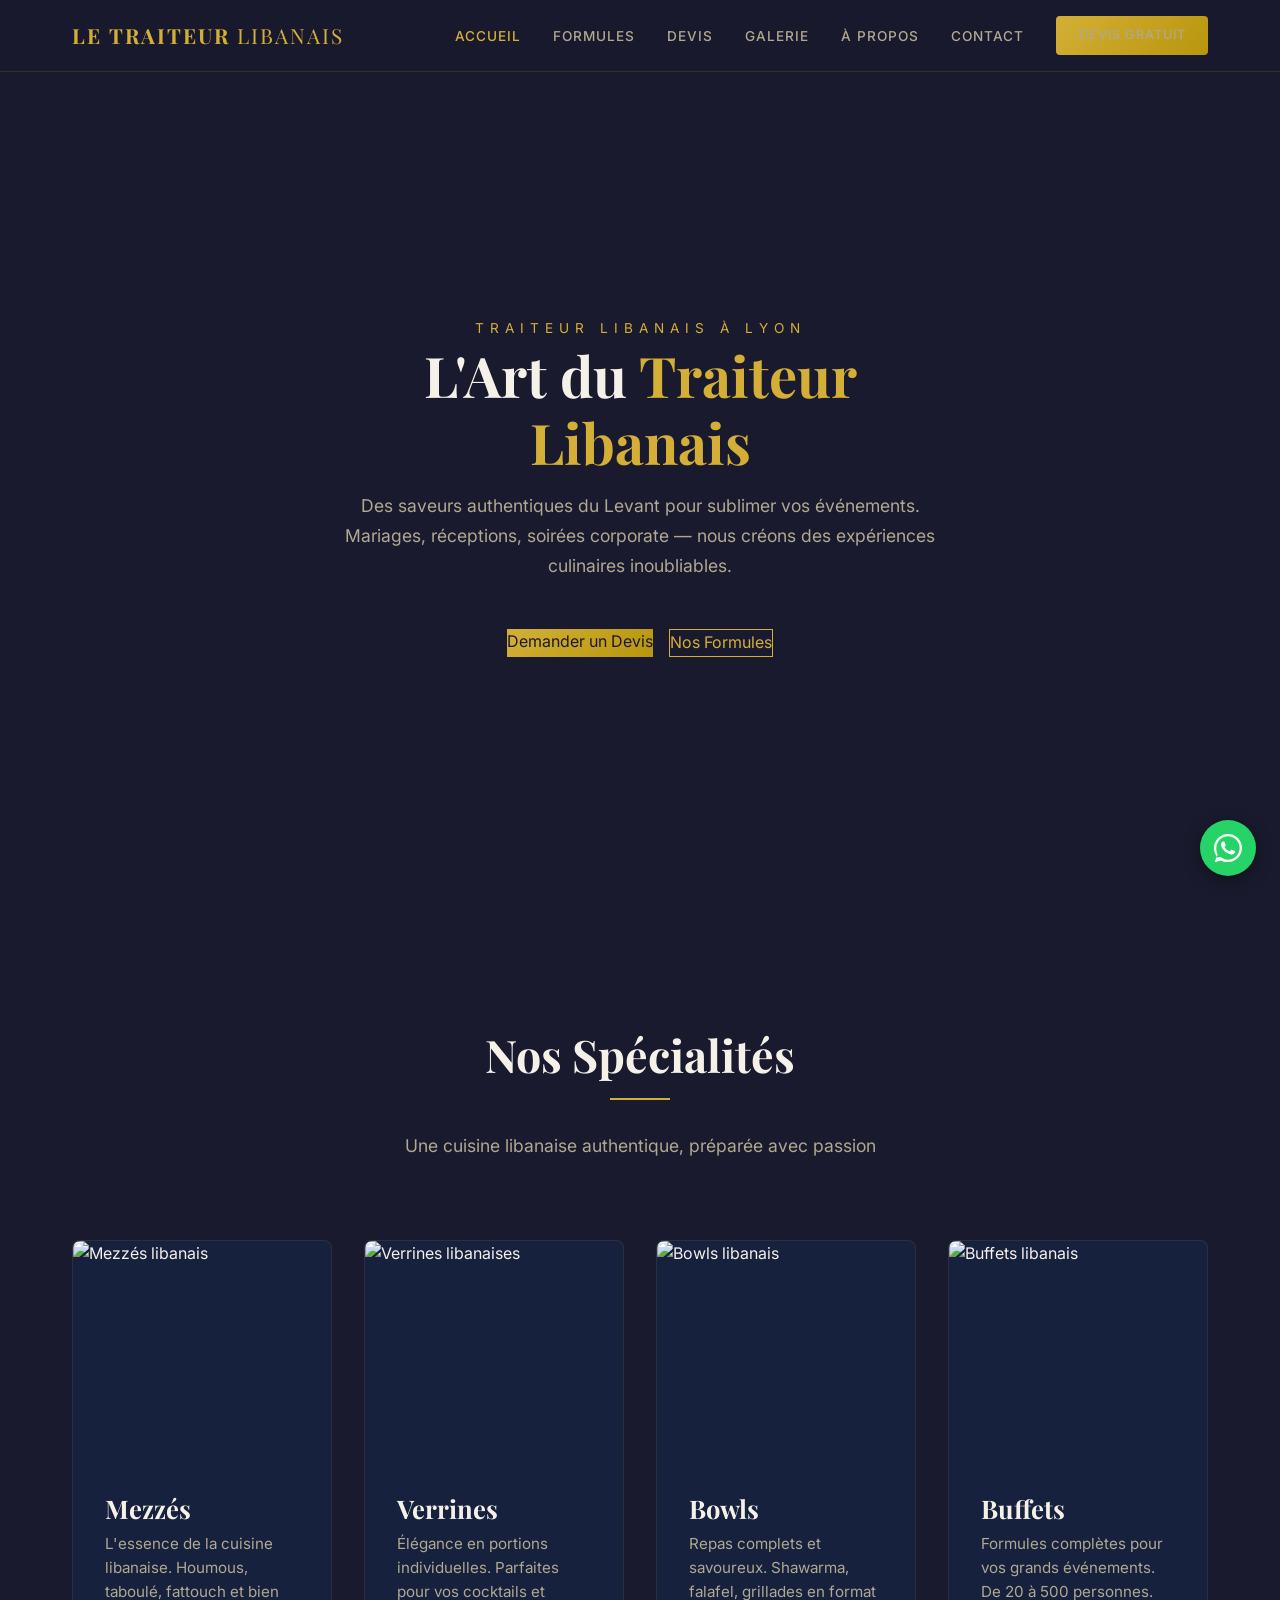
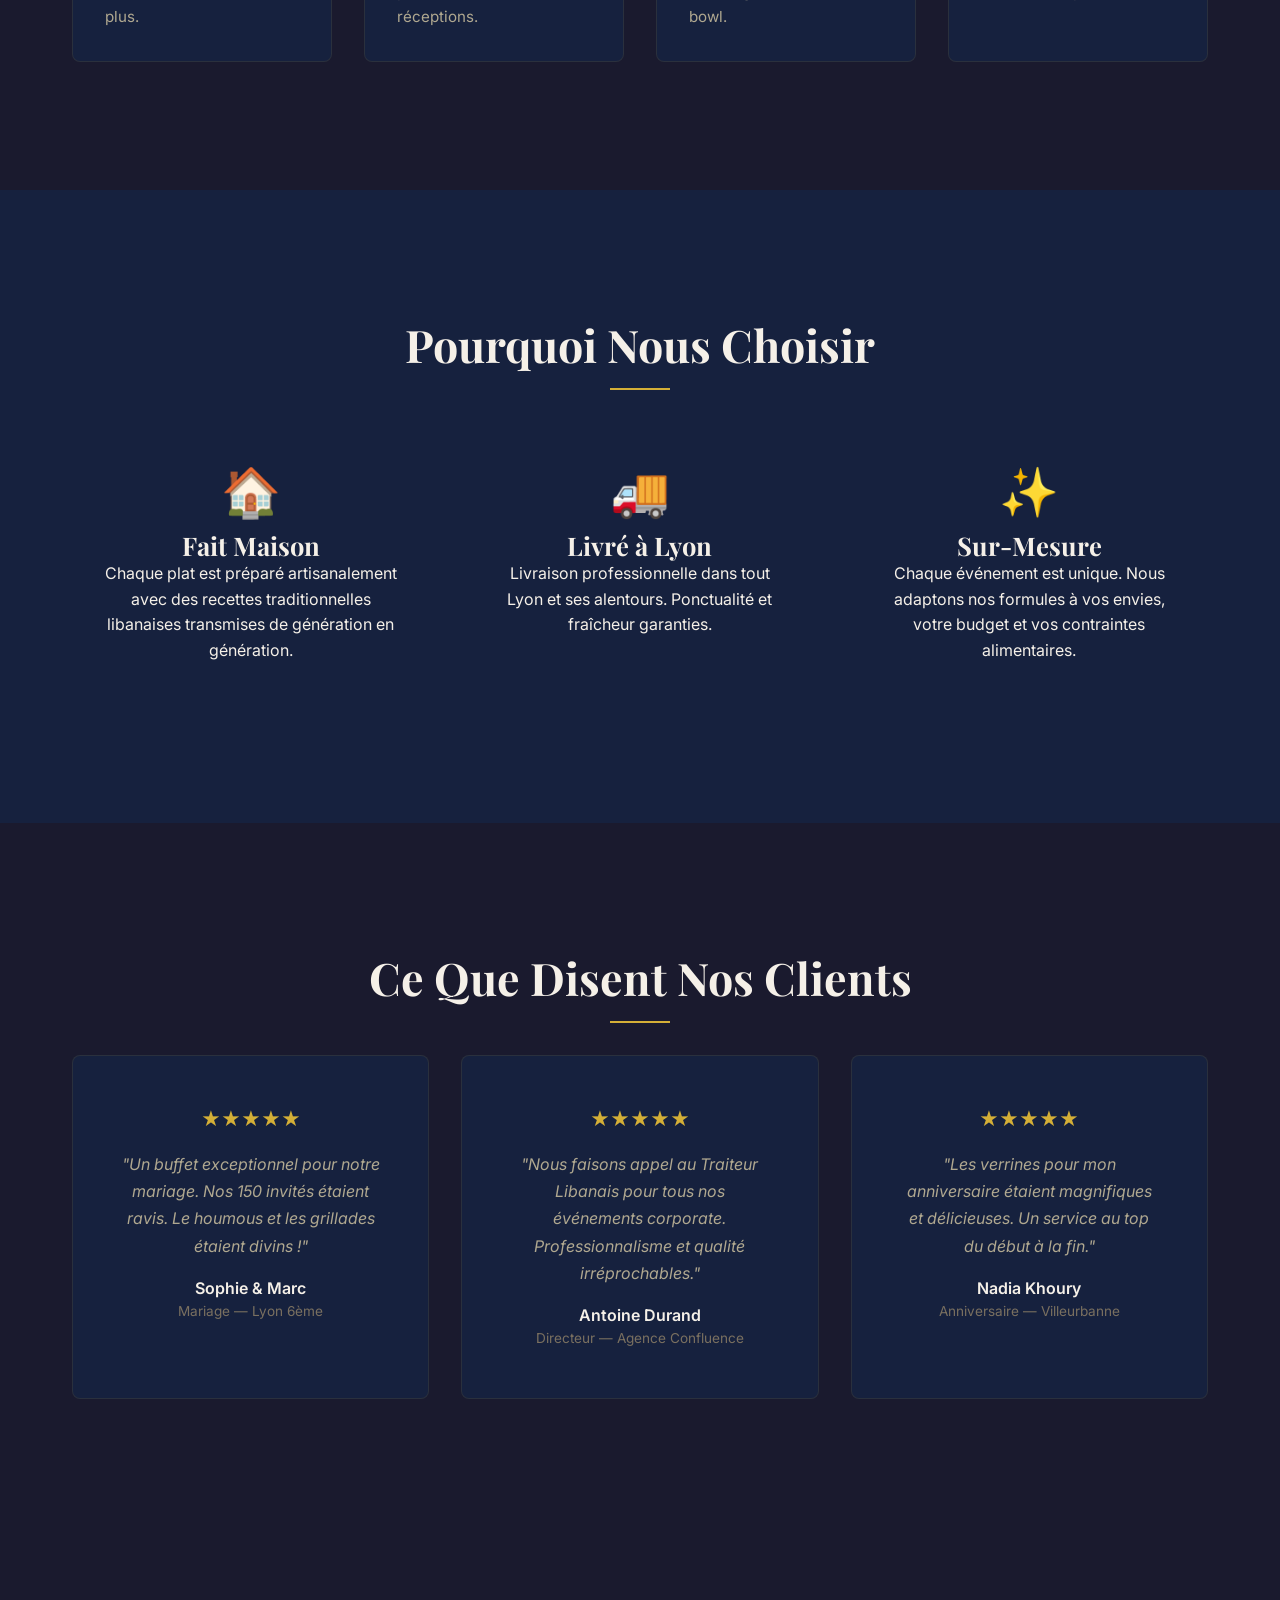
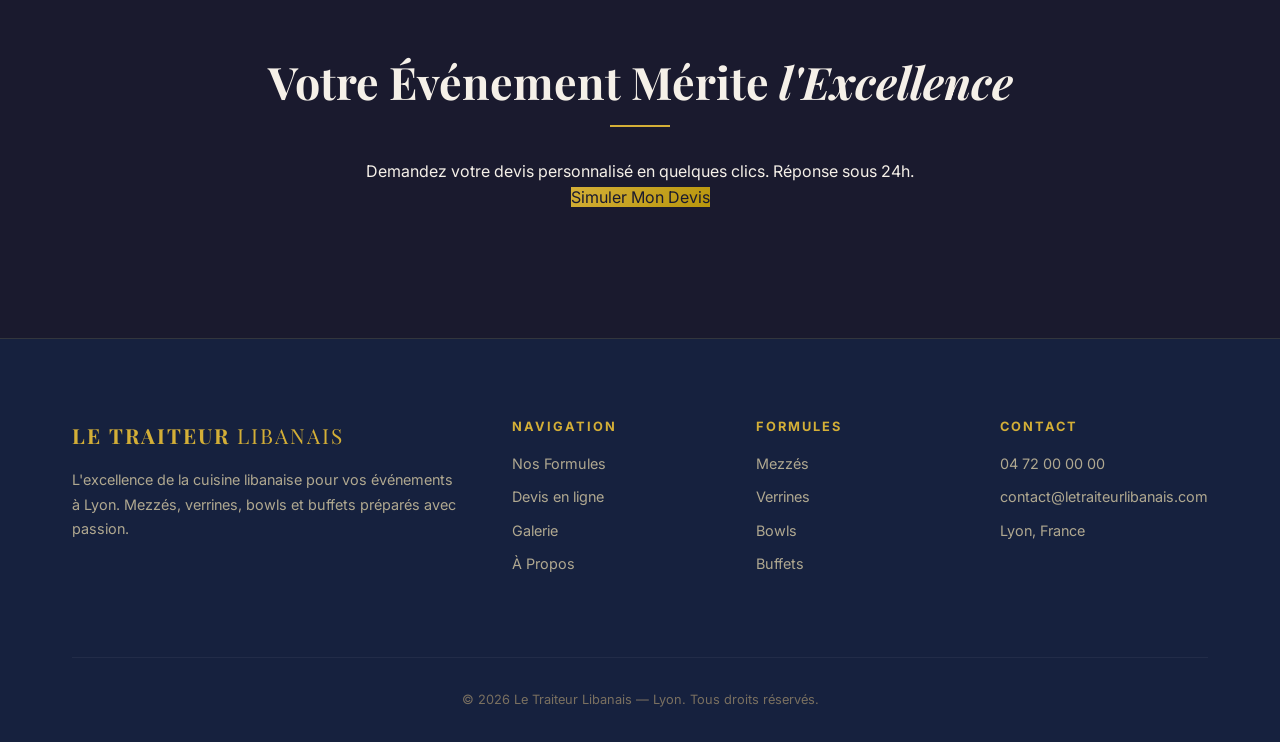
==== index.html @ 8afb59af "Initial commit — Le Traiteur Libanais website Static website for Lebanese catering service in Lyon. " ====
<!DOCTYPE html>
<html lang="fr">
<head>
  <meta charset="UTF-8" />
  <meta name="viewport" content="width=device-width, initial-scale=1.0" />
  <title>Le Traiteur Libanais — Traiteur Libanais à Lyon</title>
  <meta name="description" content="Le Traiteur Libanais, votre traiteur libanais d'exception à Lyon. Mezzés, verrines, bowls et buffets pour tous vos événements." />

  <!-- Open Graph -->
  <meta property="og:title" content="Le Traiteur Libanais — Traiteur Libanais à Lyon" />
  <meta property="og:description" content="Le Traiteur Libanais, votre traiteur libanais d'exception à Lyon. Mezzés, verrines, bowls et buffets pour tous vos événements." />
  <meta property="og:type" content="website" />
  <meta property="og:url" content="https://letraiteurlibanais.com" />

  <!-- Favicon placeholder -->
  <link rel="icon" href="favicon.ico" type="image/x-icon" />

  <!-- Stylesheets -->
  <link rel="stylesheet" href="css/style.css" />
  <link rel="stylesheet" href="css/components.css" />
  <link rel="stylesheet" href="css/pages.css" />
</head>
<body>

  <!-- Navbar injected via JS -->
  <div id="navbar"></div>

  <!-- ===== HERO ===== -->
  <section class="hero">
    <div class="hero-bg" style="background-image: url('https://images.unsplash.com/photo-1555244162-803834f70033?w=1920&q=80');"></div>
    <div class="hero-overlay"></div>
    <div class="hero-content">
      <span class="hero-label">TRAITEUR LIBANAIS À LYON</span>
      <h1>L'Art du <em>Traiteur Libanais</em></h1>
      <p class="hero-desc">Des saveurs authentiques du Levant pour sublimer vos événements. Mariages, réceptions, soirées corporate — nous créons des expériences culinaires inoubliables.</p>
      <div class="hero-actions">
        <a href="devis.html" class="btn-gold">Demander un Devis</a>
        <a href="formules.html" class="btn-outline">Nos Formules</a>
      </div>
    </div>
  </section>

  <!-- ===== NOS SPÉCIALITÉS ===== -->
  <section class="section">
    <div class="container">
      <div class="section-title">
        <h2>Nos Spécialités</h2>
        <div class="gold-line"></div>
        <p class="section-subtitle">Une cuisine libanaise authentique, préparée avec passion</p>
      </div>
      <div class="grid-4">

        <div class="card animate-on-scroll">
          <div class="card-img">
            <img src="https://images.unsplash.com/photo-1540189549336-e6e99c3679fe?w=600" alt="Mezzés libanais" loading="lazy" />
          </div>
          <div class="card-body">
            <h3>Mezzés</h3>
            <p>L'essence de la cuisine libanaise. Houmous, taboulé, fattouch et bien plus.</p>
          </div>
        </div>

        <div class="card animate-on-scroll">
          <div class="card-img">
            <img src="https://images.unsplash.com/photo-1541014741259-de529411b96a?w=600" alt="Verrines libanaises" loading="lazy" />
          </div>
          <div class="card-body">
            <h3>Verrines</h3>
            <p>Élégance en portions individuelles. Parfaites pour vos cocktails et réceptions.</p>
          </div>
        </div>

        <div class="card animate-on-scroll">
          <div class="card-img">
            <img src="https://images.unsplash.com/photo-1512058564366-18510be2db19?w=600" alt="Bowls libanais" loading="lazy" />
          </div>
          <div class="card-body">
            <h3>Bowls</h3>
            <p>Repas complets et savoureux. Shawarma, falafel, grillades en format bowl.</p>
          </div>
        </div>

        <div class="card animate-on-scroll">
          <div class="card-img">
            <img src="https://images.unsplash.com/photo-1414235077428-338989a2e8c0?w=600" alt="Buffets libanais" loading="lazy" />
          </div>
          <div class="card-body">
            <h3>Buffets</h3>
            <p>Formules complètes pour vos grands événements. De 20 à 500 personnes.</p>
          </div>
        </div>

      </div>
    </div>
  </section>

  <!-- ===== POURQUOI NOUS ===== -->
  <section class="section" style="background: var(--bg-secondary);">
    <div class="container">
      <div class="section-title">
        <h2>Pourquoi Nous Choisir</h2>
        <div class="gold-line"></div>
      </div>
      <div class="grid-3">

        <div style="text-align: center; padding: 2rem;">
          <div style="font-size: 3rem;">🏠</div>
          <h3>Fait Maison</h3>
          <p>Chaque plat est préparé artisanalement avec des recettes traditionnelles libanaises transmises de génération en génération.</p>
        </div>

        <div style="text-align: center; padding: 2rem;">
          <div style="font-size: 3rem;">🚚</div>
          <h3>Livré à Lyon</h3>
          <p>Livraison professionnelle dans tout Lyon et ses alentours. Ponctualité et fraîcheur garanties.</p>
        </div>

        <div style="text-align: center; padding: 2rem;">
          <div style="font-size: 3rem;">✨</div>
          <h3>Sur-Mesure</h3>
          <p>Chaque événement est unique. Nous adaptons nos formules à vos envies, votre budget et vos contraintes alimentaires.</p>
        </div>

      </div>
    </div>
  </section>

  <!-- ===== TÉMOIGNAGES ===== -->
  <section class="section">
    <div class="container">
      <div class="section-title">
        <h2>Ce Que Disent Nos Clients</h2>
        <div class="gold-line"></div>
      </div>
      <div class="grid-3">

        <div class="testimonial animate-on-scroll">
          <div class="testimonial-stars">★★★★★</div>
          <p class="testimonial-text">"Un buffet exceptionnel pour notre mariage. Nos 150 invités étaient ravis. Le houmous et les grillades étaient divins !"</p>
          <div class="testimonial-author">Sophie &amp; Marc</div>
          <div class="testimonial-role">Mariage — Lyon 6ème</div>
        </div>

        <div class="testimonial animate-on-scroll">
          <div class="testimonial-stars">★★★★★</div>
          <p class="testimonial-text">"Nous faisons appel au Traiteur Libanais pour tous nos événements corporate. Professionnalisme et qualité irréprochables."</p>
          <div class="testimonial-author">Antoine Durand</div>
          <div class="testimonial-role">Directeur — Agence Confluence</div>
        </div>

        <div class="testimonial animate-on-scroll">
          <div class="testimonial-stars">★★★★★</div>
          <p class="testimonial-text">"Les verrines pour mon anniversaire étaient magnifiques et délicieuses. Un service au top du début à la fin."</p>
          <div class="testimonial-author">Nadia Khoury</div>
          <div class="testimonial-role">Anniversaire — Villeurbanne</div>
        </div>

      </div>
    </div>
  </section>

  <!-- ===== CTA ===== -->
  <section class="section" style="text-align: center;">
    <div class="container">
      <h2>Votre Événement Mérite <em>l'Excellence</em></h2>
      <div class="gold-line"></div>
      <p class="text-secondary">Demandez votre devis personnalisé en quelques clics. Réponse sous 24h.</p>
      <a href="devis.html" class="btn-gold">Simuler Mon Devis</a>
    </div>
  </section>

  <!-- Footer injected via JS -->
  <div id="footer"></div>

  <!-- Schema.org JSON-LD -->
  <script type="application/ld+json">
  {
    "@context": "https://schema.org",
    "@type": "FoodEstablishment",
    "name": "Le Traiteur Libanais",
    "description": "Traiteur libanais d'exception à Lyon",
    "url": "https://letraiteurlibanais.com",
    "telephone": "+33472000000",
    "email": "contact@letraiteurlibanais.com",
    "address": {
      "@type": "PostalAddress",
      "addressLocality": "Lyon",
      "addressCountry": "FR"
    },
    "servesCuisine": "Lebanese",
    "priceRange": "€€-€€€"
  }
  </script>

  <!-- Main JS -->
  <script src="js/main.js"></script>
  <script>
    document.getElementById('navbar').innerHTML = getNavbar('accueil');
    document.getElementById('footer').innerHTML = getFooter();
  </script>

</body>
</html>
---- css/style.css ----
@import url('https://fonts.googleapis.com/css2?family=Playfair+Display:wght@400;600;700&family=Inter:wght@300;400;500;600;700&display=swap');

:root {
  --bg-primary: #1a1a2e;
  --bg-secondary: #16213e;
  --bg-tertiary: #0f3460;
  --gold: #d4af37;
  --gold-light: #f0d060;
  --gold-dark: #b8960c;
  --cream: #f5f0e8;
  --cream-dark: #e8dfd0;
  --white: #ffffff;
  --text-primary: #f5f0e8;
  --text-secondary: #b0a890;
  --text-muted: #7a7060;
  --font-heading: 'Playfair Display', Georgia, serif;
  --font-body: 'Inter', -apple-system, sans-serif;
  --space-xs: 0.25rem;
  --space-sm: 0.5rem;
  --space-md: 1rem;
  --space-lg: 2rem;
  --space-xl: 3rem;
  --space-2xl: 5rem;
  --space-3xl: 8rem;
  --max-width: 1200px;
  --nav-height: 72px;
  --transition-fast: 0.2s ease;
  --transition-base: 0.3s ease;
  --transition-slow: 0.5s ease;
  --shadow-sm: 0 2px 8px rgba(0,0,0,0.3);
  --shadow-md: 0 4px 16px rgba(0,0,0,0.4);
  --shadow-lg: 0 8px 32px rgba(0,0,0,0.5);
  --shadow-gold: 0 4px 20px rgba(212,175,55,0.2);
}

*, *::before, *::after { margin: 0; padding: 0; box-sizing: border-box; }
html { scroll-behavior: smooth; font-size: 16px; }
body { font-family: var(--font-body); background: var(--bg-primary); color: var(--text-primary); line-height: 1.6; -webkit-font-smoothing: antialiased; }

h1, h2, h3, h4 { font-family: var(--font-heading); line-height: 1.2; color: var(--cream); }
h1 { font-size: clamp(2.2rem, 5vw, 3.5rem); }
h2 { font-size: clamp(1.8rem, 4vw, 2.8rem); }
h3 { font-size: clamp(1.2rem, 2.5vw, 1.6rem); }

a { color: var(--gold); text-decoration: none; transition: color var(--transition-fast); }
a:hover { color: var(--gold-light); }
img { max-width: 100%; height: auto; display: block; }

.container { max-width: var(--max-width); margin: 0 auto; padding: 0 var(--space-lg); }
.section { padding: var(--space-3xl) 0; }
.section-title { text-align: center; margin-bottom: var(--space-sm); }
.section-subtitle { text-align: center; color: var(--text-secondary); font-size: 1.1rem; margin-bottom: var(--space-2xl); }
.gold-line { width: 60px; height: 2px; background: var(--gold); margin: var(--space-md) auto var(--space-lg); }

.btn { display: inline-flex; align-items: center; gap: var(--space-sm); padding: 0.9rem 2rem; border: none; border-radius: 4px; font-family: var(--font-body); font-size: 0.95rem; font-weight: 600; letter-spacing: 0.5px; cursor: pointer; transition: all var(--transition-base); text-transform: uppercase; }
.btn-gold { background: linear-gradient(135deg, var(--gold), var(--gold-dark)); color: var(--bg-primary); }
.btn-gold:hover { background: linear-gradient(135deg, var(--gold-light), var(--gold)); box-shadow: var(--shadow-gold); transform: translateY(-2px); }
.btn-outline { background: transparent; border: 1.5px solid var(--gold); color: var(--gold); }
.btn-outline:hover { background: var(--gold); color: var(--bg-primary); }

.grid-2 { display: grid; grid-template-columns: repeat(2, 1fr); gap: var(--space-lg); }
.grid-3 { display: grid; grid-template-columns: repeat(3, 1fr); gap: var(--space-lg); }
.grid-4 { display: grid; grid-template-columns: repeat(4, 1fr); gap: var(--space-lg); }

.animate-on-scroll { opacity: 0; transform: translateY(20px); transition: opacity 0.6s ease, transform 0.6s ease; }
.animate-on-scroll.visible { opacity: 1; transform: translateY(0); }

@media (max-width: 1024px) {
  .grid-4 { grid-template-columns: repeat(2, 1fr); }
  .grid-3 { grid-template-columns: repeat(2, 1fr); }
}
@media (max-width: 768px) {
  .grid-4, .grid-3, .grid-2 { grid-template-columns: 1fr; }
  .section { padding: var(--space-2xl) 0; }
}
---- css/components.css ----
/* css/components.css */

/* ============ NAVBAR ============ */
.navbar { position: fixed; top: 0; left: 0; right: 0; height: var(--nav-height); background: rgba(26, 26, 46, 0.95); backdrop-filter: blur(10px); z-index: 1000; border-bottom: 1px solid rgba(212,175,55,0.15); }
.navbar .container { display: flex; align-items: center; justify-content: space-between; height: 100%; }
.nav-logo { font-family: var(--font-heading); font-size: 1.3rem; color: var(--gold); letter-spacing: 2px; }
.nav-logo span { font-weight: 700; }
.nav-links { display: flex; align-items: center; gap: var(--space-lg); list-style: none; }
.nav-links a { color: var(--text-secondary); font-size: 0.85rem; font-weight: 500; letter-spacing: 1px; text-transform: uppercase; transition: color var(--transition-fast); }
.nav-links a:hover, .nav-links a.active { color: var(--gold); }
.nav-cta { padding: 0.6rem 1.4rem !important; font-size: 0.8rem !important; }
.nav-hamburger { display: none; flex-direction: column; gap: 5px; cursor: pointer; padding: 4px; }
.nav-hamburger span { width: 24px; height: 2px; background: var(--gold); transition: all var(--transition-base); }
.nav-mobile { display: none; position: fixed; top: var(--nav-height); left: 0; right: 0; bottom: 0; background: var(--bg-primary); padding: var(--space-xl); z-index: 999; }
.nav-mobile.open { display: flex; flex-direction: column; gap: var(--space-lg); }
.nav-mobile a { font-family: var(--font-heading); font-size: 1.5rem; color: var(--cream); }
@media (max-width: 768px) { .nav-links { display: none; } .nav-hamburger { display: flex; } }

/* ============ HERO ============ */
.hero { min-height: 100vh; display: flex; align-items: center; justify-content: center; text-align: center; position: relative; overflow: hidden; padding-top: var(--nav-height); }
.hero-bg { position: absolute; inset: 0; background-size: cover; background-position: center; filter: brightness(0.3); }
.hero-overlay { position: absolute; inset: 0; background: linear-gradient(to bottom, rgba(26,26,46,0.4), rgba(26,26,46,0.9)); }
.hero-content { position: relative; z-index: 1; max-width: 700px; padding: var(--space-lg); }
.hero-label { font-size: 0.85rem; color: var(--gold); letter-spacing: 6px; text-transform: uppercase; margin-bottom: var(--space-md); }
.hero h1 { margin-bottom: var(--space-md); }
.hero h1 em { color: var(--gold); font-style: normal; }
.hero-desc { color: var(--text-secondary); font-size: 1.1rem; margin-bottom: var(--space-xl); line-height: 1.7; }
.hero-actions { display: flex; gap: var(--space-md); justify-content: center; flex-wrap: wrap; }

/* ============ CARDS ============ */
.card { background: var(--bg-secondary); border-radius: 8px; overflow: hidden; border: 1px solid rgba(212,175,55,0.1); transition: all var(--transition-base); }
.card:hover { transform: translateY(-4px); border-color: rgba(212,175,55,0.3); box-shadow: var(--shadow-gold); }
.card-img { width: 100%; height: 220px; object-fit: cover; }
.card-body { padding: var(--space-lg); }
.card-body h3 { margin-bottom: var(--space-sm); }
.card-body p { color: var(--text-secondary); font-size: 0.95rem; }
.card-price { display: flex; align-items: baseline; gap: var(--space-xs); margin-top: var(--space-md); font-family: var(--font-heading); }
.card-price .amount { font-size: 1.4rem; color: var(--gold); font-weight: 700; }
.card-price .unit { color: var(--text-muted); font-size: 0.85rem; }

/* ============ BADGES ============ */
.badge { display: inline-block; padding: 0.2rem 0.7rem; border-radius: 20px; font-size: 0.7rem; font-weight: 600; letter-spacing: 0.5px; text-transform: uppercase; }
.badge-vegan { background: rgba(76, 175, 80, 0.15); color: #66bb6a; border: 1px solid rgba(76, 175, 80, 0.3); }
.badge-veggie { background: rgba(139, 195, 74, 0.15); color: #9ccc65; border: 1px solid rgba(139, 195, 74, 0.3); }
.badge-glutenfree { background: rgba(255, 183, 77, 0.15); color: #ffb74d; border: 1px solid rgba(255, 183, 77, 0.3); }
.badge-new { background: rgba(212, 175, 55, 0.15); color: var(--gold); border: 1px solid rgba(212, 175, 55, 0.3); }

/* ============ TESTIMONIALS ============ */
.testimonial { background: var(--bg-secondary); border-radius: 8px; padding: var(--space-xl); border: 1px solid rgba(212,175,55,0.1); text-align: center; }
.testimonial-stars { color: var(--gold); font-size: 1.2rem; margin-bottom: var(--space-md); }
.testimonial-text { color: var(--text-secondary); font-style: italic; font-size: 1rem; line-height: 1.7; margin-bottom: var(--space-md); }
.testimonial-author { color: var(--cream); font-weight: 600; }
.testimonial-role { color: var(--text-muted); font-size: 0.85rem; }

/* ============ FOOTER ============ */
.footer { background: var(--bg-secondary); border-top: 1px solid rgba(212,175,55,0.15); padding: var(--space-2xl) 0 var(--space-lg); }
.footer-grid { display: grid; grid-template-columns: 2fr 1fr 1fr 1fr; gap: var(--space-xl); margin-bottom: var(--space-2xl); }
.footer-brand p { color: var(--text-secondary); margin-top: var(--space-md); font-size: 0.9rem; line-height: 1.7; }
.footer h4 { font-family: var(--font-body); font-size: 0.8rem; letter-spacing: 2px; text-transform: uppercase; color: var(--gold); margin-bottom: var(--space-md); }
.footer ul { list-style: none; display: flex; flex-direction: column; gap: var(--space-sm); }
.footer ul a { color: var(--text-secondary); font-size: 0.9rem; }
.footer ul a:hover { color: var(--gold); }
.footer-bottom { border-top: 1px solid rgba(255,255,255,0.05); padding-top: var(--space-lg); text-align: center; color: var(--text-muted); font-size: 0.8rem; }
@media (max-width: 768px) { .footer-grid { grid-template-columns: 1fr; text-align: center; } }

/* ============ FLOATING BUTTONS ============ */
.floating-whatsapp { position: fixed; bottom: 24px; right: 24px; width: 56px; height: 56px; background: #25D366; border-radius: 50%; display: flex; align-items: center; justify-content: center; box-shadow: var(--shadow-md); z-index: 900; transition: transform var(--transition-fast); }
.floating-whatsapp:hover { transform: scale(1.1); }
.floating-whatsapp svg { width: 28px; height: 28px; fill: white; }
.floating-phone { display: none; position: fixed; bottom: 24px; left: 24px; width: 56px; height: 56px; background: var(--gold); border-radius: 50%; align-items: center; justify-content: center; box-shadow: var(--shadow-md); z-index: 900; }
.floating-phone svg { width: 24px; height: 24px; fill: var(--bg-primary); }
@media (max-width: 768px) { .floating-phone { display: flex; } }
---- css/pages.css ----
/* css/pages.css */

/* ============ FORMULES PAGE ============ */
.formules-nav { display: flex; justify-content: center; gap: var(--space-md); margin-bottom: var(--space-2xl); flex-wrap: wrap; }
.formules-nav button { padding: 0.6rem 1.5rem; background: transparent; border: 1px solid rgba(212,175,55,0.3); color: var(--text-secondary); border-radius: 30px; font-family: var(--font-body); font-size: 0.85rem; cursor: pointer; transition: all var(--transition-fast); }
.formules-nav button.active, .formules-nav button:hover { background: var(--gold); color: var(--bg-primary); border-color: var(--gold); }
.formule-section { margin-bottom: var(--space-2xl); }
.formule-section-title { font-family: var(--font-heading); font-size: 1.6rem; color: var(--gold); margin-bottom: var(--space-lg); padding-bottom: var(--space-sm); border-bottom: 1px solid rgba(212,175,55,0.2); }

/* ============ DEVIS WIZARD ============ */
.wizard { max-width: 800px; margin: 0 auto; padding-top: calc(var(--nav-height) + var(--space-2xl)); }
.wizard-progress { display: flex; justify-content: space-between; margin-bottom: var(--space-2xl); position: relative; }
.wizard-progress::before { content: ''; position: absolute; top: 16px; left: 0; right: 0; height: 2px; background: rgba(212,175,55,0.2); }
.wizard-progress-fill { position: absolute; top: 16px; left: 0; height: 2px; background: var(--gold); transition: width var(--transition-base); }
.wizard-step-indicator { position: relative; display: flex; flex-direction: column; align-items: center; gap: var(--space-sm); z-index: 1; }
.wizard-step-dot { width: 32px; height: 32px; border-radius: 50%; background: var(--bg-secondary); border: 2px solid rgba(212,175,55,0.3); display: flex; align-items: center; justify-content: center; font-size: 0.8rem; font-weight: 600; color: var(--text-muted); transition: all var(--transition-base); }
.wizard-step-indicator.active .wizard-step-dot { background: var(--gold); border-color: var(--gold); color: var(--bg-primary); }
.wizard-step-indicator.done .wizard-step-dot { background: var(--gold-dark); border-color: var(--gold); color: var(--bg-primary); }
.wizard-step-label { font-size: 0.7rem; color: var(--text-muted); text-transform: uppercase; letter-spacing: 1px; }
.wizard-step-indicator.active .wizard-step-label { color: var(--gold); }
.wizard-panel { display: none; animation: fadeIn 0.3s ease; }
.wizard-panel.active { display: block; }
@keyframes fadeIn { from { opacity: 0; transform: translateY(10px); } to { opacity: 1; transform: translateY(0); } }
.wizard-title { text-align: center; margin-bottom: var(--space-lg); }
.wizard-subtitle { text-align: center; color: var(--text-secondary); margin-bottom: var(--space-xl); }
.event-grid { display: grid; grid-template-columns: repeat(3, 1fr); gap: var(--space-md); }
.event-card { background: var(--bg-secondary); border: 2px solid rgba(212,175,55,0.1); border-radius: 8px; padding: var(--space-xl) var(--space-lg); text-align: center; cursor: pointer; transition: all var(--transition-base); }
.event-card:hover { border-color: rgba(212,175,55,0.4); }
.event-card.selected { border-color: var(--gold); background: rgba(212,175,55,0.05); }
.event-card-icon { font-size: 2rem; margin-bottom: var(--space-sm); }
.event-card-label { font-weight: 600; color: var(--cream); }
.menu-item { display: flex; align-items: center; gap: var(--space-lg); background: var(--bg-secondary); border: 1px solid rgba(212,175,55,0.1); border-radius: 8px; padding: var(--space-md); margin-bottom: var(--space-md); transition: all var(--transition-fast); }
.menu-item:hover { border-color: rgba(212,175,55,0.3); }
.menu-item.selected { border-color: var(--gold); background: rgba(212,175,55,0.05); }
.menu-item-img { width: 80px; height: 80px; border-radius: 6px; object-fit: cover; flex-shrink: 0; }
.menu-item-info { flex: 1; }
.menu-item-name { font-weight: 600; color: var(--cream); margin-bottom: 2px; }
.menu-item-desc { font-size: 0.85rem; color: var(--text-secondary); }
.menu-item-price { color: var(--gold); font-family: var(--font-heading); font-size: 1.1rem; font-weight: 700; flex-shrink: 0; }
.menu-item-qty { display: flex; align-items: center; gap: var(--space-sm); flex-shrink: 0; }
.menu-item-qty button { width: 32px; height: 32px; border-radius: 50%; border: 1px solid var(--gold); background: transparent; color: var(--gold); font-size: 1.1rem; cursor: pointer; transition: all var(--transition-fast); }
.menu-item-qty button:hover { background: var(--gold); color: var(--bg-primary); }
.menu-item-qty span { min-width: 24px; text-align: center; font-weight: 600; }
.option-checkbox { display: flex; align-items: center; gap: var(--space-md); padding: var(--space-md) var(--space-lg); background: var(--bg-secondary); border: 1px solid rgba(212,175,55,0.1); border-radius: 8px; margin-bottom: var(--space-md); cursor: pointer; transition: all var(--transition-fast); }
.option-checkbox:hover { border-color: rgba(212,175,55,0.3); }
.option-checkbox.checked { border-color: var(--gold); background: rgba(212,175,55,0.05); }
.option-checkbox input { display: none; }
.option-checkmark { width: 24px; height: 24px; border: 2px solid rgba(212,175,55,0.4); border-radius: 4px; display: flex; align-items: center; justify-content: center; flex-shrink: 0; transition: all var(--transition-fast); }
.option-checkbox.checked .option-checkmark { background: var(--gold); border-color: var(--gold); }
.range-slider { margin: var(--space-lg) 0; }
.range-slider input[type="range"] { width: 100%; -webkit-appearance: none; height: 4px; background: rgba(212,175,55,0.2); border-radius: 2px; outline: none; }
.range-slider input[type="range"]::-webkit-slider-thumb { -webkit-appearance: none; width: 24px; height: 24px; border-radius: 50%; background: var(--gold); cursor: pointer; box-shadow: var(--shadow-gold); }
.range-value { text-align: center; font-family: var(--font-heading); font-size: 2.5rem; color: var(--gold); margin-bottom: var(--space-sm); }
.recap-section { background: var(--bg-secondary); border-radius: 8px; padding: var(--space-xl); margin-bottom: var(--space-lg); border: 1px solid rgba(212,175,55,0.15); }
.recap-row { display: flex; justify-content: space-between; padding: var(--space-sm) 0; border-bottom: 1px solid rgba(255,255,255,0.05); }
.recap-row:last-child { border-bottom: none; }
.recap-label { color: var(--text-secondary); }
.recap-value { color: var(--cream); font-weight: 600; }
.recap-total { display: flex; justify-content: space-between; padding: var(--space-lg); background: rgba(212,175,55,0.1); border-radius: 8px; margin-top: var(--space-lg); border: 1px solid rgba(212,175,55,0.3); }
.recap-total-label { font-family: var(--font-heading); font-size: 1.3rem; color: var(--cream); }
.recap-total-amount { font-family: var(--font-heading); font-size: 1.8rem; color: var(--gold); font-weight: 700; }
.wizard-nav { display: flex; justify-content: space-between; margin-top: var(--space-xl); padding-top: var(--space-lg); border-top: 1px solid rgba(255,255,255,0.05); }
.live-price { position: sticky; bottom: 0; background: rgba(26, 26, 46, 0.95); backdrop-filter: blur(10px); padding: var(--space-md) var(--space-lg); border-top: 1px solid rgba(212,175,55,0.3); display: flex; justify-content: space-between; align-items: center; z-index: 50; }
.live-price-label { color: var(--text-secondary); font-size: 0.9rem; }
.live-price-amount { font-family: var(--font-heading); font-size: 1.5rem; color: var(--gold); font-weight: 700; }
@media (max-width: 768px) { .event-grid { grid-template-columns: repeat(2, 1fr); } .wizard-step-label { display: none; } .menu-item { flex-wrap: wrap; } .menu-item-img { width: 60px; height: 60px; } }

/* ============ GALERIE PAGE ============ */
.galerie-filters { display: flex; justify-content: center; gap: var(--space-sm); margin-bottom: var(--space-xl); flex-wrap: wrap; }
.galerie-filters button { padding: 0.5rem 1.2rem; background: transparent; border: 1px solid rgba(212,175,55,0.3); color: var(--text-secondary); border-radius: 30px; font-family: var(--font-body); font-size: 0.8rem; cursor: pointer; transition: all var(--transition-fast); }
.galerie-filters button.active, .galerie-filters button:hover { background: var(--gold); color: var(--bg-primary); border-color: var(--gold); }
.galerie-grid { columns: 3; column-gap: var(--space-md); }
.galerie-item { break-inside: avoid; margin-bottom: var(--space-md); border-radius: 8px; overflow: hidden; cursor: pointer; position: relative; }
.galerie-item img { width: 100%; transition: transform var(--transition-slow); }
.galerie-item:hover img { transform: scale(1.05); }
.galerie-item-overlay { position: absolute; inset: 0; background: rgba(26,26,46,0.6); opacity: 0; display: flex; align-items: center; justify-content: center; transition: opacity var(--transition-base); }
.galerie-item:hover .galerie-item-overlay { opacity: 1; }
.lightbox { display: none; position: fixed; inset: 0; background: rgba(0,0,0,0.95); z-index: 2000; align-items: center; justify-content: center; }
.lightbox.open { display: flex; }
.lightbox img { max-width: 90vw; max-height: 90vh; border-radius: 8px; }
.lightbox-close { position: absolute; top: 20px; right: 24px; font-size: 2rem; color: var(--cream); cursor: pointer; background: none; border: none; }
@media (max-width: 1024px) { .galerie-grid { columns: 2; } }
@media (max-width: 768px) { .galerie-grid { columns: 1; } }

/* ============ CONTACT PAGE ============ */
.contact-grid { display: grid; grid-template-columns: 1fr 1fr; gap: var(--space-2xl); }
.contact-form input, .contact-form textarea, .contact-form select { width: 100%; padding: 0.9rem 1.2rem; background: var(--bg-secondary); border: 1px solid rgba(212,175,55,0.2); border-radius: 6px; color: var(--cream); font-family: var(--font-body); font-size: 0.95rem; margin-bottom: var(--space-md); transition: border-color var(--transition-fast); }
.contact-form input:focus, .contact-form textarea:focus, .contact-form select:focus { outline: none; border-color: var(--gold); }
.contact-form textarea { height: 150px; resize: vertical; }
.contact-form label { display: block; color: var(--text-secondary); font-size: 0.85rem; margin-bottom: var(--space-xs); text-transform: uppercase; letter-spacing: 1px; }
.contact-info-item { display: flex; gap: var(--space-md); margin-bottom: var(--space-lg); }
.contact-info-icon { width: 48px; height: 48px; background: rgba(212,175,55,0.1); border-radius: 50%; display: flex; align-items: center; justify-content: center; flex-shrink: 0; color: var(--gold); }
.contact-map { width: 100%; height: 250px; border-radius: 8px; border: 1px solid rgba(212,175,55,0.15); margin-top: var(--space-lg); }
@media (max-width: 768px) { .contact-grid { grid-template-columns: 1fr; } }

/* ============ ABOUT PAGE ============ */
.about-hero { padding-top: calc(var(--nav-height) + var(--space-2xl)); text-align: center; padding-bottom: var(--space-2xl); }
.values-grid { display: grid; grid-template-columns: repeat(4, 1fr); gap: var(--space-lg); }
.value-card { text-align: center; padding: var(--space-xl); }
.value-icon { font-size: 2.5rem; margin-bottom: var(--space-md); }
.stats-grid { display: grid; grid-template-columns: repeat(4, 1fr); gap: var(--space-lg); text-align: center; padding: var(--space-2xl) 0; }
.stat-number { font-family: var(--font-heading); font-size: 2.5rem; color: var(--gold); font-weight: 700; }
.stat-label { color: var(--text-secondary); margin-top: var(--space-sm); }
.team-card { text-align: center; }
.team-img { width: 160px; height: 160px; border-radius: 50%; object-fit: cover; margin: 0 auto var(--space-md); border: 3px solid rgba(212,175,55,0.3); }
@media (max-width: 768px) { .values-grid, .stats-grid { grid-template-columns: repeat(2, 1fr); } }
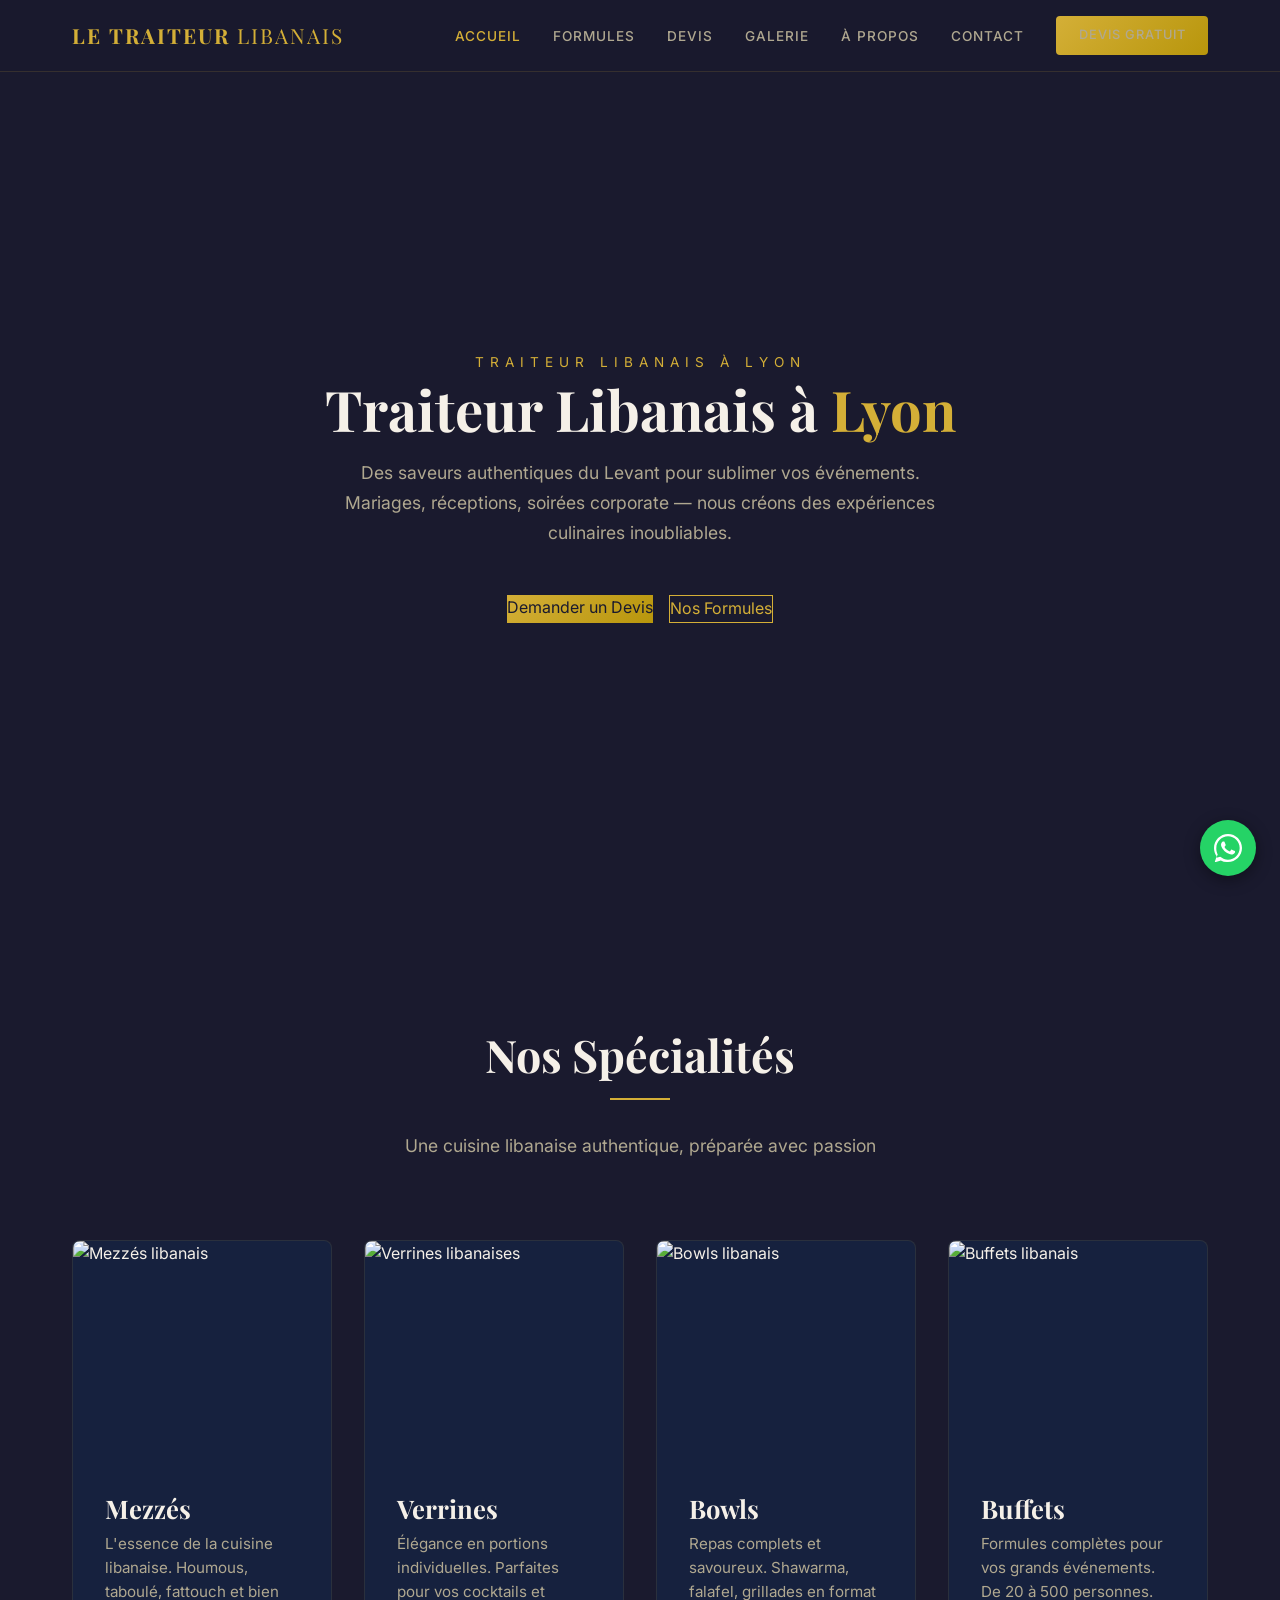
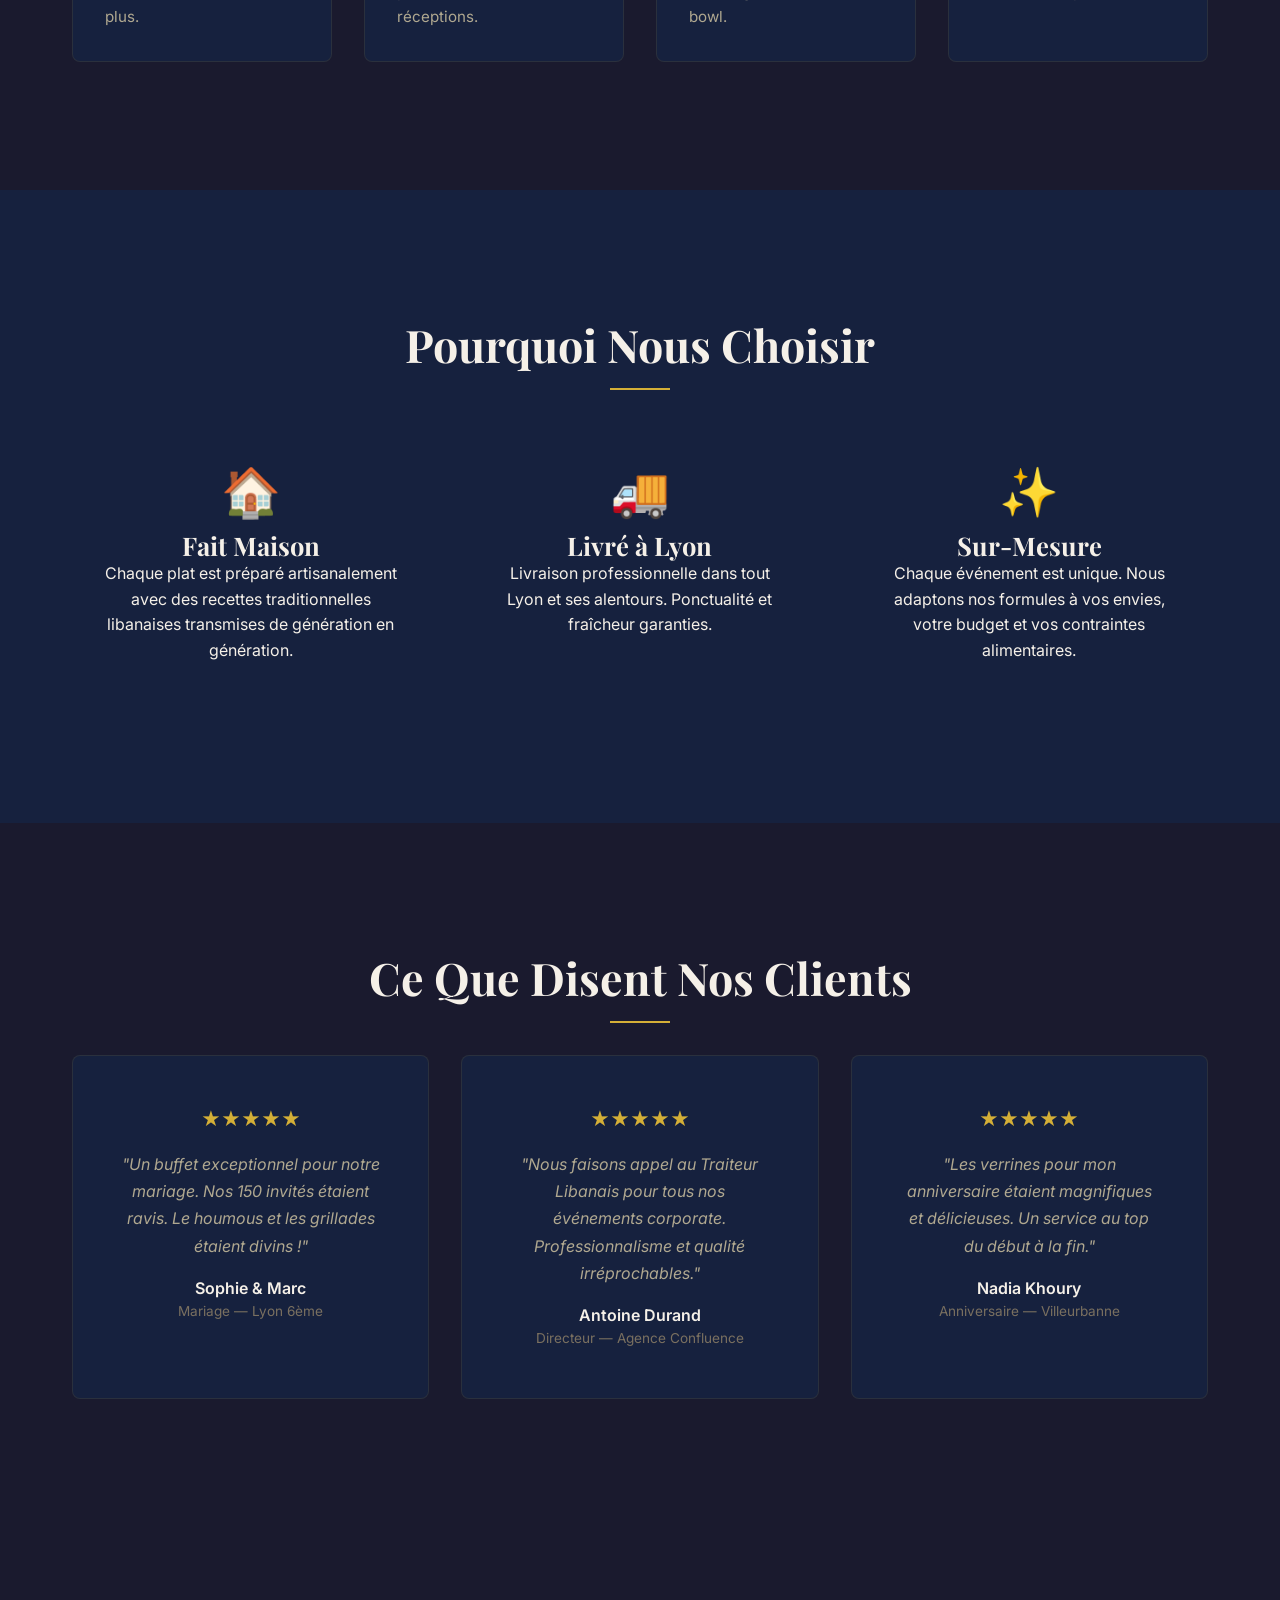
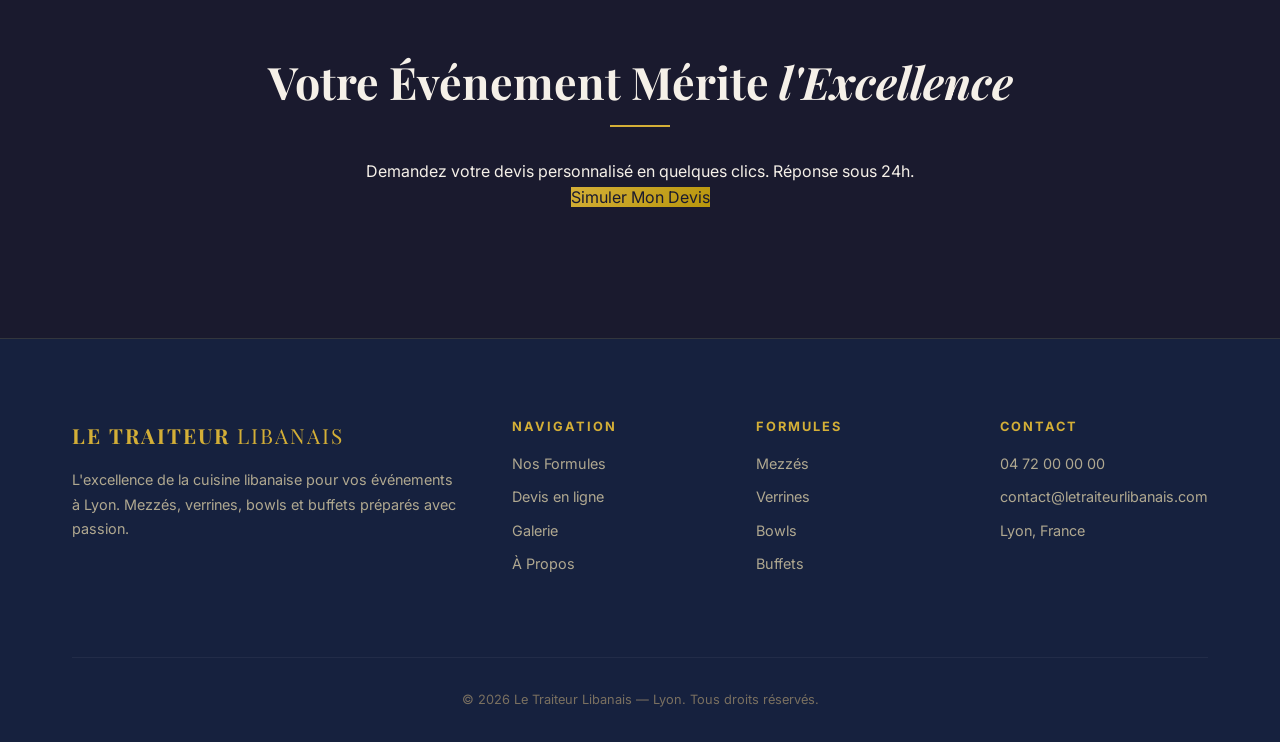
==== commit d2da879e: "seo: optimize title tags, meta descriptions and H1s with target keywords Co-Authored-By: Claude Opus" ====
--- a/index.html
+++ b/index.html
@@ -3,14 +3,17 @@
 <head>
   <meta charset="UTF-8" />
   <meta name="viewport" content="width=device-width, initial-scale=1.0" />
-  <title>Le Traiteur Libanais — Traiteur Libanais à Lyon</title>
-  <meta name="description" content="Le Traiteur Libanais, votre traiteur libanais d'exception à Lyon. Mezzés, verrines, bowls et buffets pour tous vos événements." />
+  <title>Traiteur Libanais Lyon — Mezzés, Buffets & Événements | Le Traiteur Libanais</title>
+  <meta name="description" content="Traiteur libanais à Lyon. Mezzés, verrines, bowls et buffets fait maison pour entreprises, anniversaires et événements. Devis gratuit en ligne. Commande 1 semaine à l'avance." />
 
   <!-- Open Graph -->
-  <meta property="og:title" content="Le Traiteur Libanais — Traiteur Libanais à Lyon" />
+  <meta property="og:title" content="Traiteur Libanais Lyon — Mezzés, Buffets & Événements" />
   <meta property="og:description" content="Le Traiteur Libanais, votre traiteur libanais d'exception à Lyon. Mezzés, verrines, bowls et buffets pour tous vos événements." />
   <meta property="og:type" content="website" />
   <meta property="og:url" content="https://letraiteurlibanais.com" />
+  <meta property="og:locale" content="fr_FR" />
+  <meta property="og:site_name" content="Le Traiteur Libanais" />
+  <link rel="canonical" href="https://letraiteurlibanais.com/" />
 
   <!-- Favicon placeholder -->
   <link rel="icon" href="favicon.ico" type="image/x-icon" />
@@ -31,7 +34,7 @@
     <div class="hero-overlay"></div>
     <div class="hero-content">
       <span class="hero-label">TRAITEUR LIBANAIS À LYON</span>
-      <h1>L'Art du <em>Traiteur Libanais</em></h1>
+      <h1>Traiteur Libanais à <em>Lyon</em></h1>
       <p class="hero-desc">Des saveurs authentiques du Levant pour sublimer vos événements. Mariages, réceptions, soirées corporate — nous créons des expériences culinaires inoubliables.</p>
       <div class="hero-actions">
         <a href="devis.html" class="btn-gold">Demander un Devis</a>
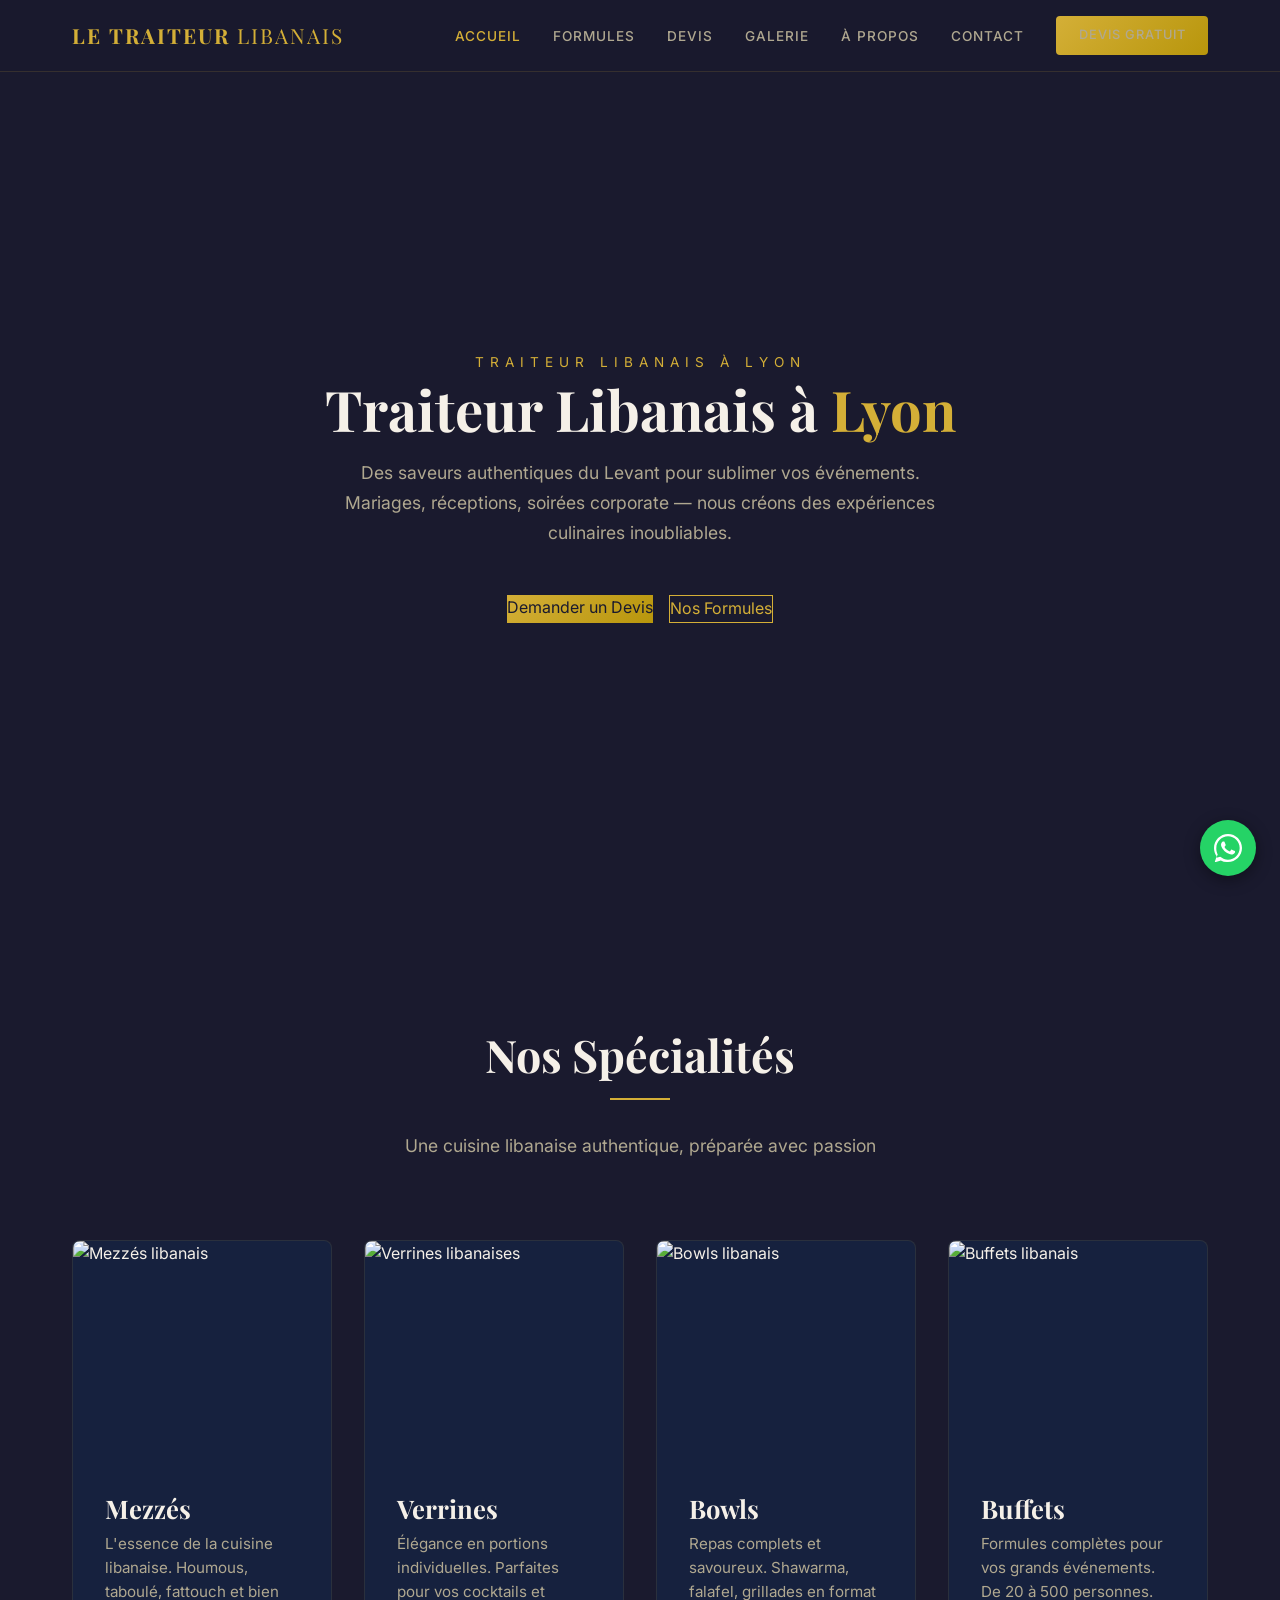
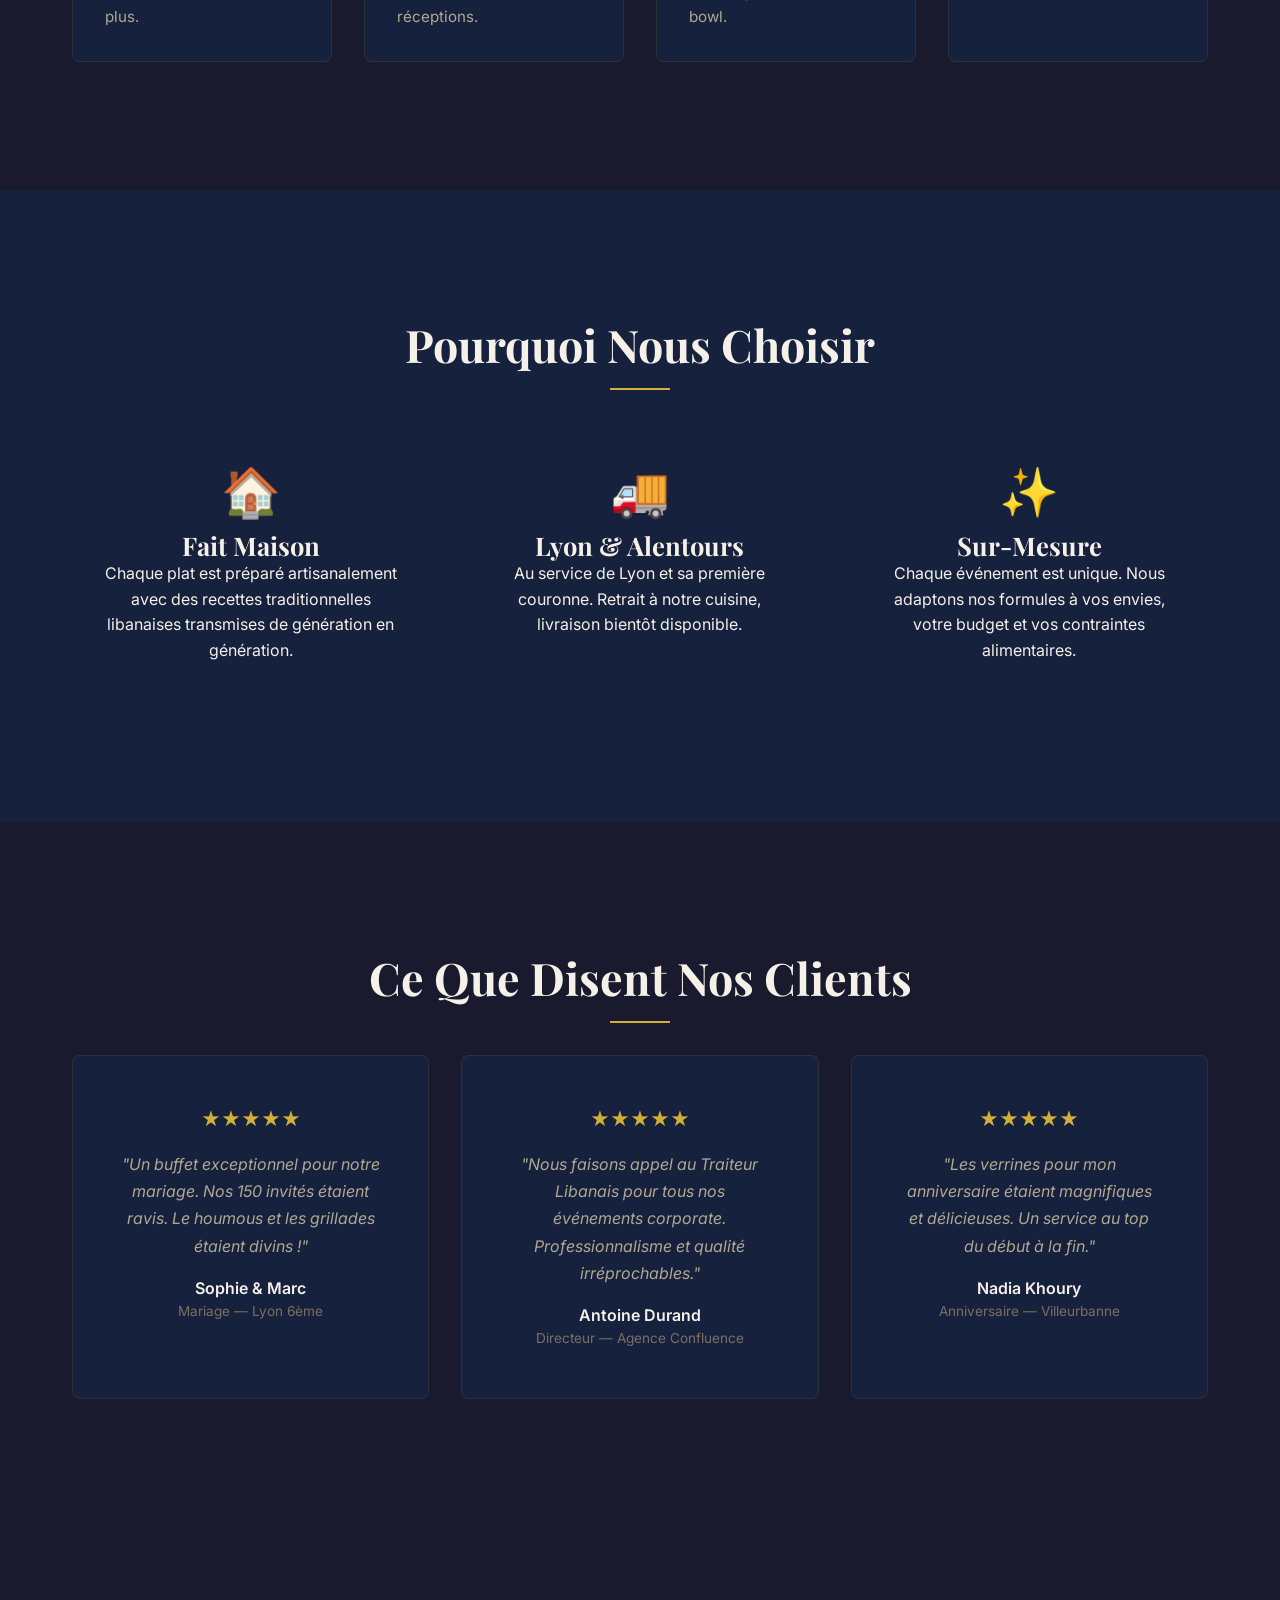
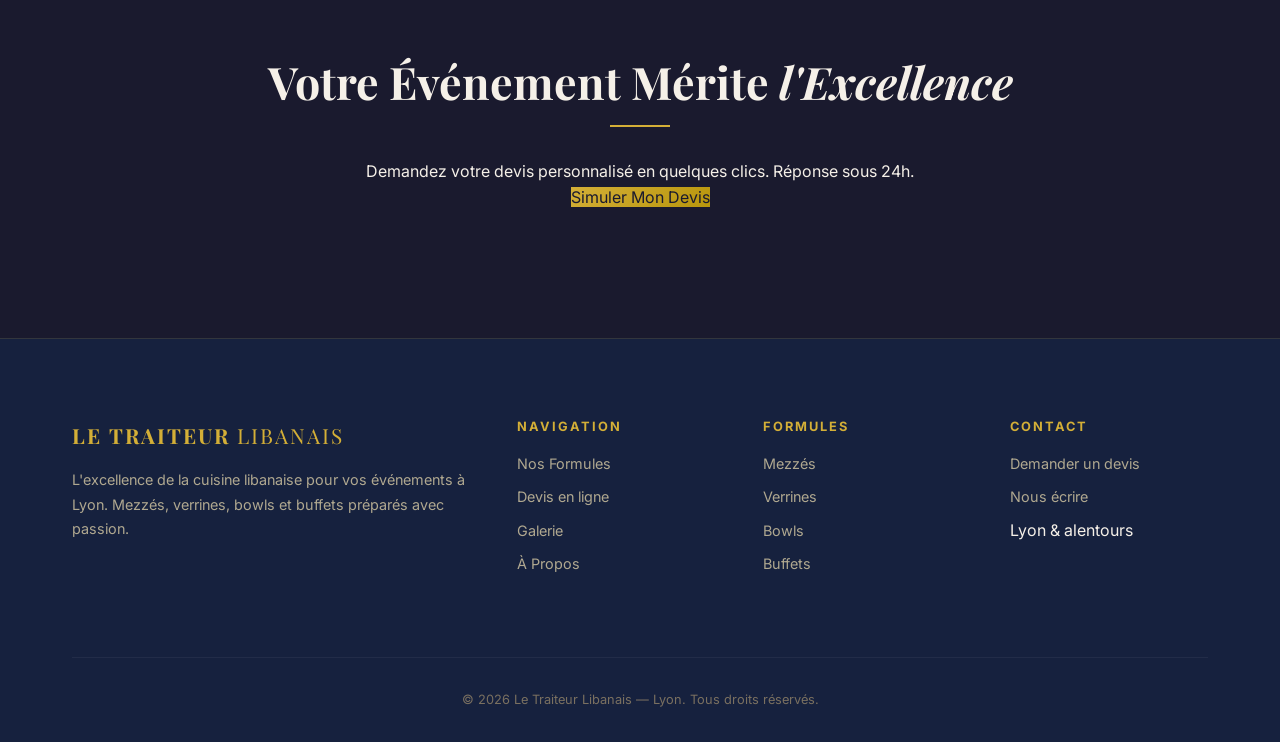
==== commit 65c4cb6f: "fix: remove fake contact info, replace livraison with retrait, update CTAs Co-Authored-By: Claude Op" ====
--- a/index.html
+++ b/index.html
@@ -114,8 +114,8 @@
 
         <div style="text-align: center; padding: 2rem;">
           <div style="font-size: 3rem;">🚚</div>
-          <h3>Livré à Lyon</h3>
-          <p>Livraison professionnelle dans tout Lyon et ses alentours. Ponctualité et fraîcheur garanties.</p>
+          <h3>Lyon & Alentours</h3>
+          <p>Au service de Lyon et sa première couronne. Retrait à notre cuisine, livraison bientôt disponible.</p>
         </div>
 
         <div style="text-align: center; padding: 2rem;">
@@ -180,18 +180,40 @@
   {
     "@context": "https://schema.org",
     "@type": "FoodEstablishment",
+    "additionalType": "https://schema.org/CateringOrFoodEstablishment",
     "name": "Le Traiteur Libanais",
-    "description": "Traiteur libanais d'exception à Lyon",
+    "description": "Traiteur libanais à Lyon. Mezzés, verrines, bowls et buffets fait maison pour entreprises, anniversaires et événements.",
     "url": "https://letraiteurlibanais.com",
-    "telephone": "+33472000000",
-    "email": "contact@letraiteurlibanais.com",
     "address": {
       "@type": "PostalAddress",
       "addressLocality": "Lyon",
+      "addressRegion": "Auvergne-Rhône-Alpes",
       "addressCountry": "FR"
     },
-    "servesCuisine": "Lebanese",
-    "priceRange": "€€-€€€"
+    "areaServed": [
+      {"@type": "City", "name": "Lyon"},
+      {"@type": "City", "name": "Villeurbanne"},
+      {"@type": "City", "name": "Caluire-et-Cuire"},
+      {"@type": "City", "name": "Bron"},
+      {"@type": "City", "name": "Vénissieux"},
+      {"@type": "City", "name": "Écully"},
+      {"@type": "City", "name": "Tassin-la-Demi-Lune"}
+    ],
+    "servesCuisine": "Libanaise",
+    "priceRange": "€€-€€€",
+    "currenciesAccepted": "EUR",
+    "paymentAccepted": "Cash, Credit Card",
+    "knowsLanguage": ["fr", "ar", "en"],
+    "sameAs": []
+  }
+  </script>
+  <script type="application/ld+json">
+  {
+    "@context": "https://schema.org",
+    "@type": "BreadcrumbList",
+    "itemListElement": [
+      {"@type": "ListItem", "position": 1, "name": "Accueil", "item": "https://letraiteurlibanais.com/"}
+    ]
   }
   </script>
 
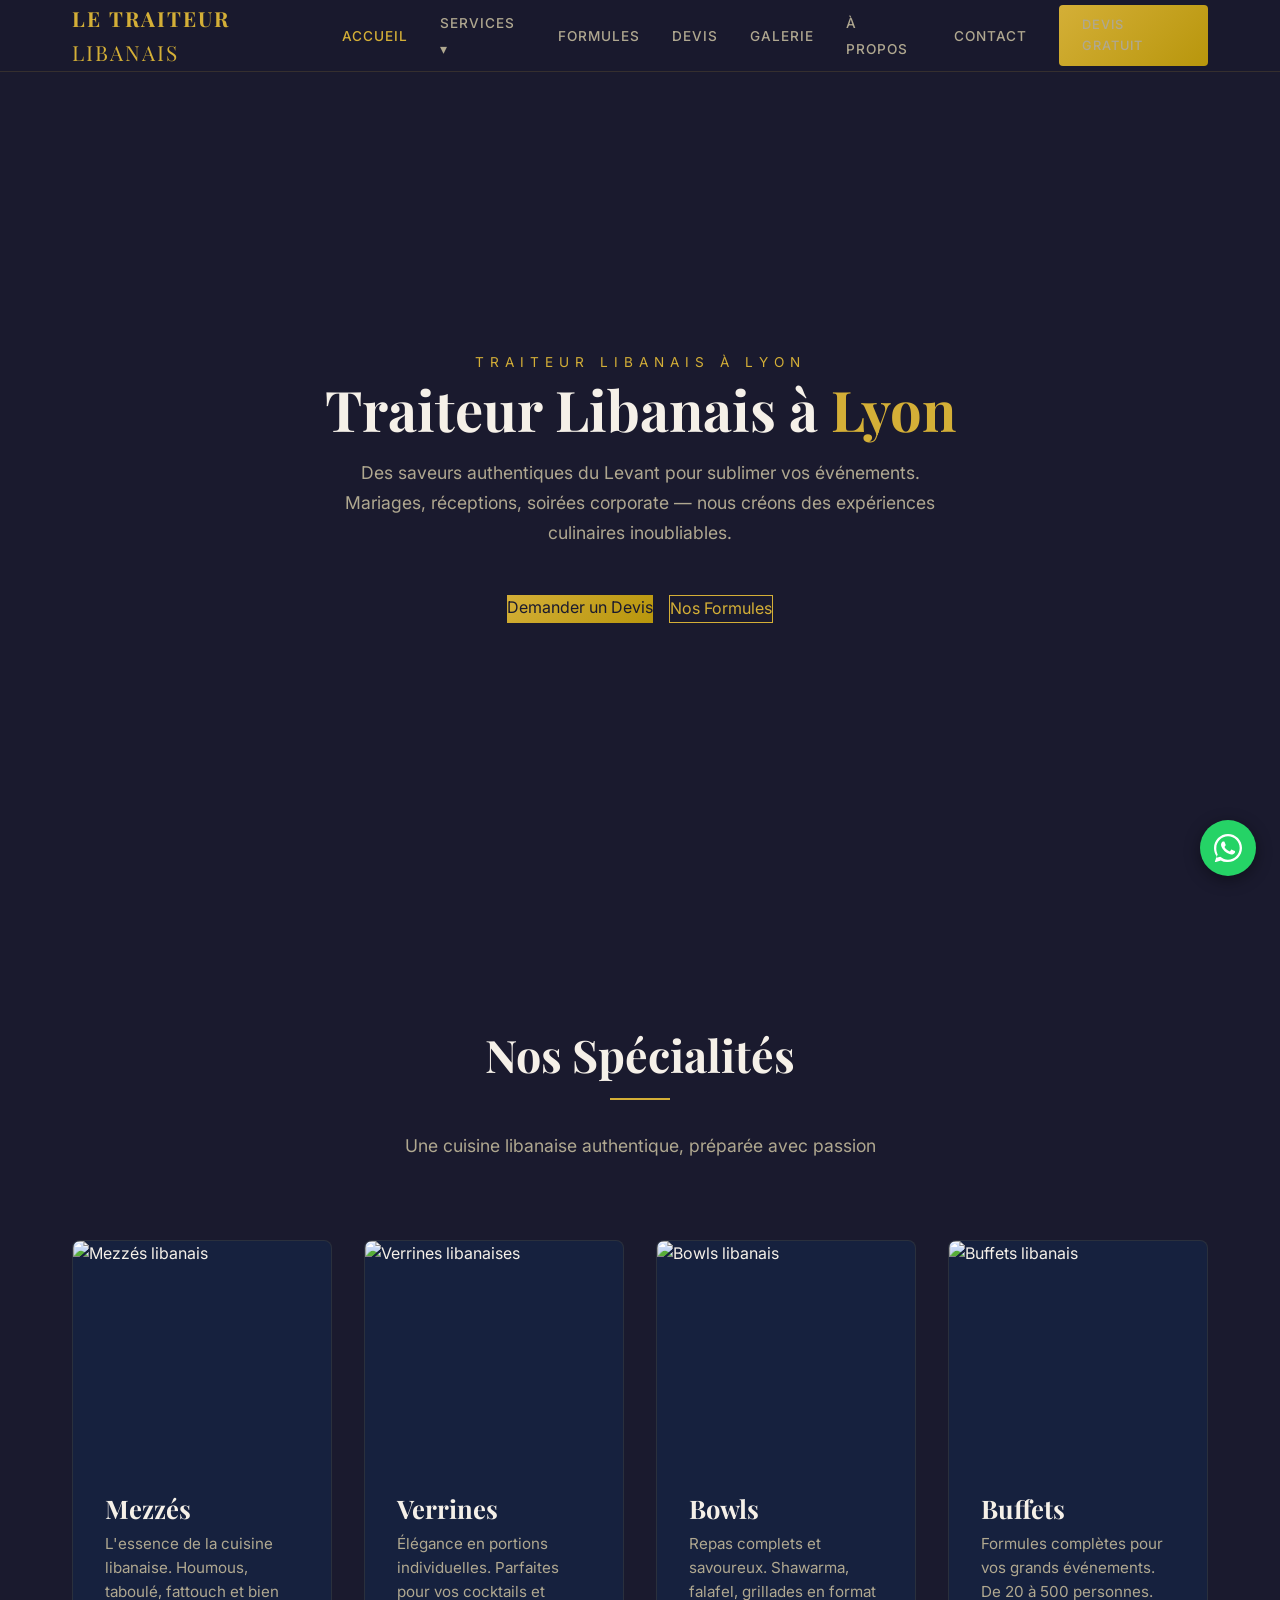
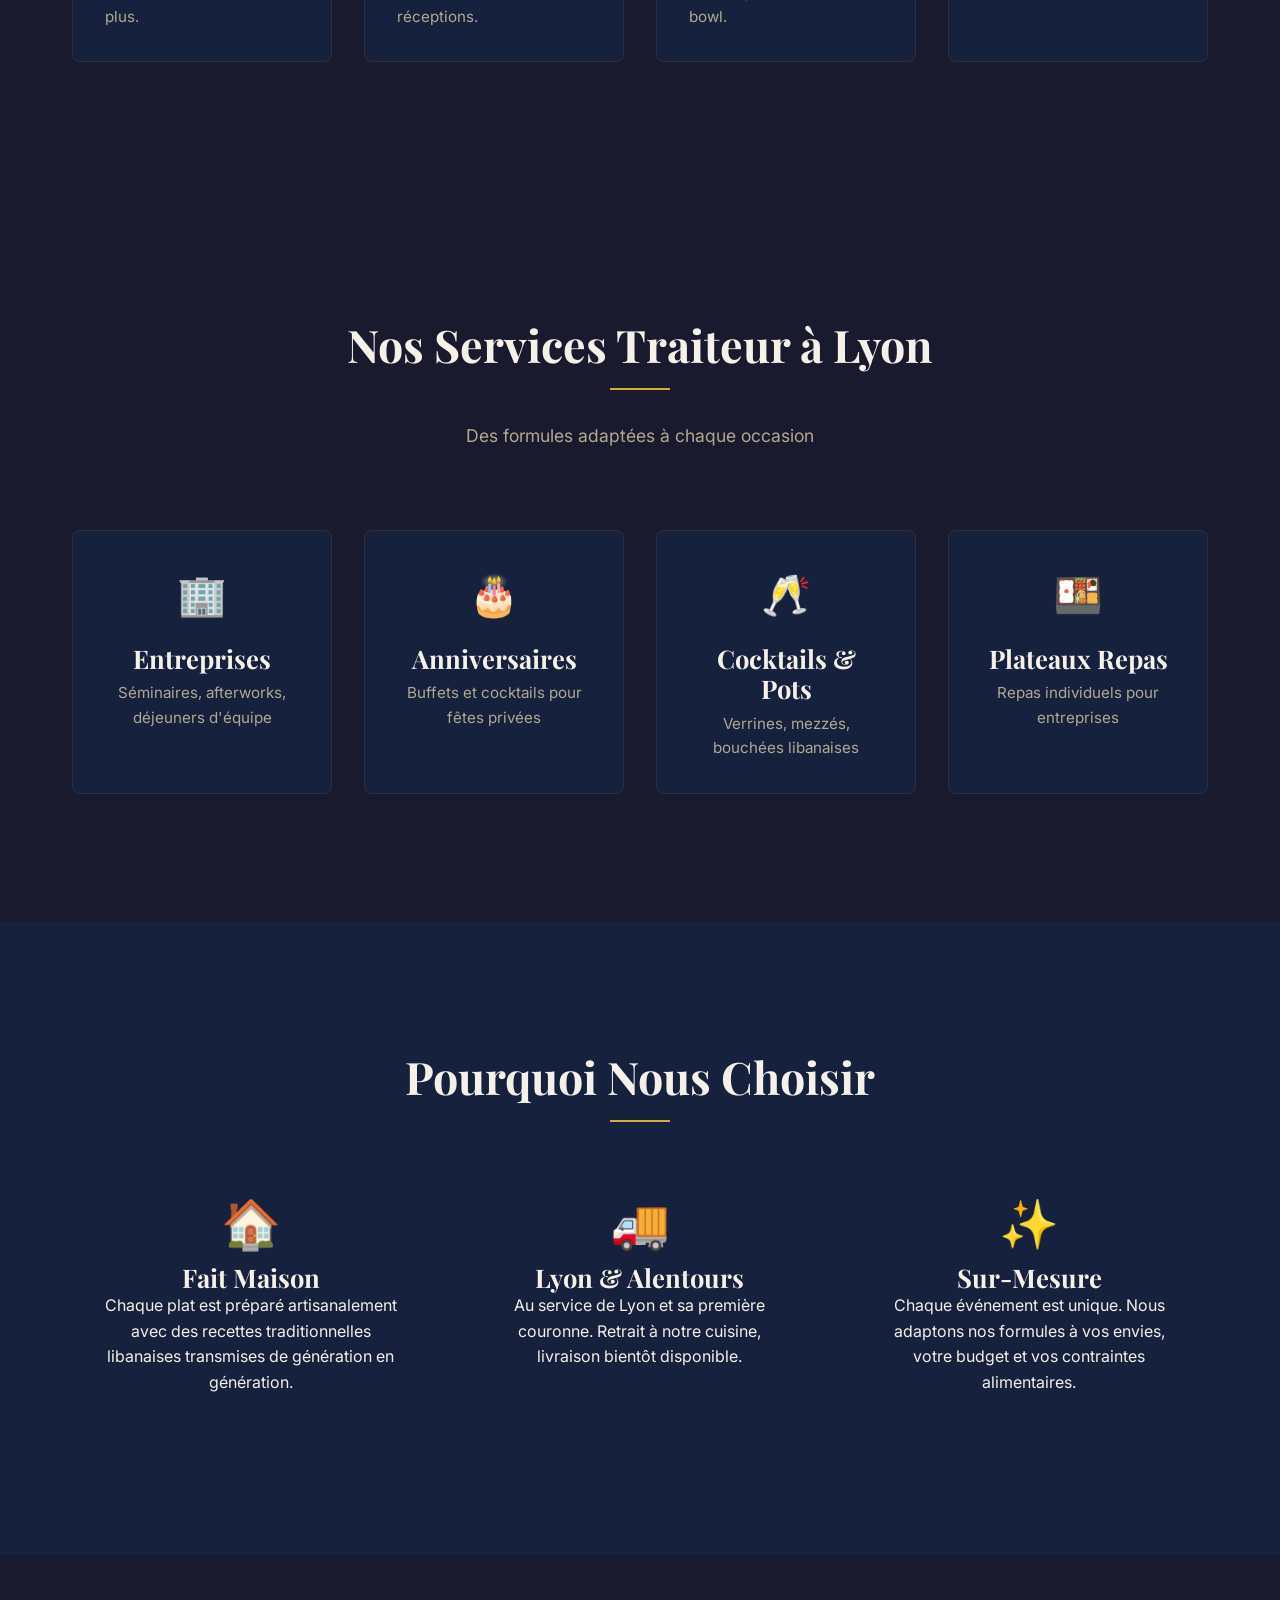
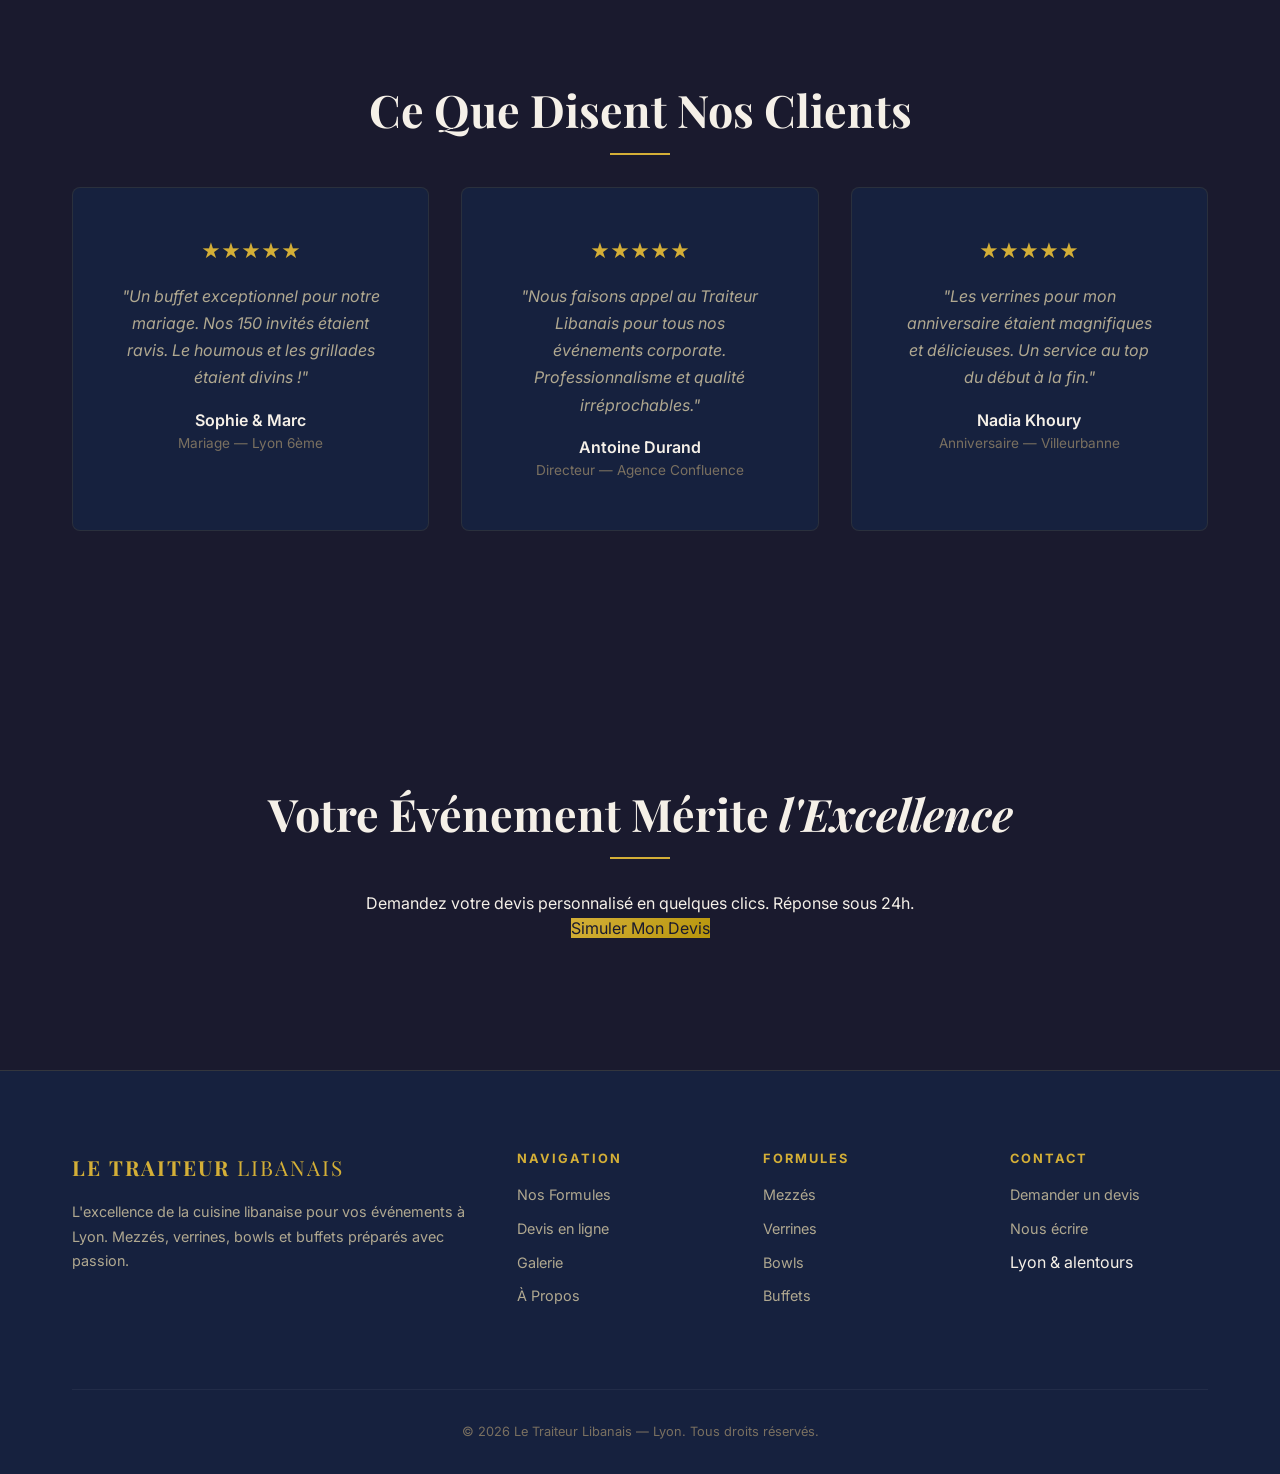
==== commit b34060a7: "seo: add internal linking section 'Nos Services' on homepage Co-Authored-By: Claude Opus 4.6 (1M con" ====
--- a/index.html
+++ b/index.html
@@ -93,6 +93,47 @@
           </div>
         </div>
 
+      </div>
+    </div>
+  </section>
+
+  <!-- ===== NOS SERVICES ===== -->
+  <section class="section">
+    <div class="container">
+      <div class="section-title">
+        <h2>Nos Services Traiteur à Lyon</h2>
+        <div class="gold-line"></div>
+        <p class="section-subtitle">Des formules adaptées à chaque occasion</p>
+      </div>
+      <div class="grid-4">
+        <a href="traiteur-entreprise-lyon.html" class="card animate-on-scroll" style="text-decoration:none;">
+          <div class="card-body" style="text-align:center;">
+            <div style="font-size:2.5rem;margin-bottom:1rem;">🏢</div>
+            <h3>Entreprises</h3>
+            <p>Séminaires, afterworks, déjeuners d'équipe</p>
+          </div>
+        </a>
+        <a href="traiteur-anniversaire-lyon.html" class="card animate-on-scroll" style="text-decoration:none;">
+          <div class="card-body" style="text-align:center;">
+            <div style="font-size:2.5rem;margin-bottom:1rem;">🎂</div>
+            <h3>Anniversaires</h3>
+            <p>Buffets et cocktails pour fêtes privées</p>
+          </div>
+        </a>
+        <a href="traiteur-cocktail-lyon.html" class="card animate-on-scroll" style="text-decoration:none;">
+          <div class="card-body" style="text-align:center;">
+            <div style="font-size:2.5rem;margin-bottom:1rem;">🥂</div>
+            <h3>Cocktails &amp; Pots</h3>
+            <p>Verrines, mezzés, bouchées libanaises</p>
+          </div>
+        </a>
+        <a href="plateau-repas-lyon.html" class="card animate-on-scroll" style="text-decoration:none;">
+          <div class="card-body" style="text-align:center;">
+            <div style="font-size:2.5rem;margin-bottom:1rem;">🍱</div>
+            <h3>Plateaux Repas</h3>
+            <p>Repas individuels pour entreprises</p>
+          </div>
+        </a>
       </div>
     </div>
   </section>
--- a/css/components.css
+++ b/css/components.css
@@ -70,3 +70,39 @@
 .floating-phone { display: none; position: fixed; bottom: 24px; left: 24px; width: 56px; height: 56px; background: var(--gold); border-radius: 50%; align-items: center; justify-content: center; box-shadow: var(--shadow-md); z-index: 900; }
 .floating-phone svg { width: 24px; height: 24px; fill: var(--bg-primary); }
 @media (max-width: 768px) { .floating-phone { display: flex; } }
+
+/* ===== NAV DROPDOWN ===== */
+.nav-dropdown {
+  position: relative;
+}
+.nav-dropdown-menu {
+  display: none;
+  position: absolute;
+  top: 100%;
+  left: 0;
+  background: var(--bg-secondary);
+  border: 1px solid rgba(212, 175, 55, 0.2);
+  border-radius: 4px;
+  min-width: 200px;
+  padding: 0.5rem 0;
+  z-index: 1000;
+  box-shadow: var(--shadow-md);
+  list-style: none;
+}
+.nav-dropdown:hover .nav-dropdown-menu {
+  display: block;
+}
+.nav-dropdown-menu li {
+  list-style: none;
+}
+.nav-dropdown-menu a {
+  display: block;
+  padding: 0.6rem 1.2rem;
+  color: var(--text-primary);
+  font-size: 0.9rem;
+  transition: background var(--transition-fast);
+}
+.nav-dropdown-menu a:hover {
+  background: rgba(212, 175, 55, 0.1);
+  color: var(--gold);
+}
--- a/css/pages.css
+++ b/css/pages.css
@@ -104,3 +104,58 @@
 .team-card { text-align: center; }
 .team-img { width: 160px; height: 160px; border-radius: 50%; object-fit: cover; margin: 0 auto var(--space-md); border: 3px solid rgba(212,175,55,0.3); }
 @media (max-width: 768px) { .values-grid, .stats-grid { grid-template-columns: repeat(2, 1fr); } }
+
+/* ===== BREADCRUMB ===== */
+.breadcrumb {
+  padding: calc(var(--nav-height) + var(--space-lg)) 0 0;
+  font-size: 0.9rem;
+  color: var(--text-muted);
+}
+.breadcrumb a {
+  color: var(--text-secondary);
+  text-decoration: none;
+  transition: color var(--transition-fast);
+}
+.breadcrumb a:hover {
+  color: var(--gold);
+}
+.breadcrumb span {
+  color: var(--gold);
+}
+
+/* ===== FAQ ===== */
+.faq-list {
+  max-width: 800px;
+  margin: 0 auto;
+}
+.faq-item {
+  border-bottom: 1px solid rgba(212, 175, 55, 0.2);
+  padding: var(--space-lg) 0;
+}
+.faq-item summary {
+  cursor: pointer;
+  font-family: var(--font-heading);
+  font-size: 1.15rem;
+  color: var(--cream);
+  list-style: none;
+  display: flex;
+  justify-content: space-between;
+  align-items: center;
+}
+.faq-item summary::after {
+  content: '+';
+  font-size: 1.5rem;
+  color: var(--gold);
+  transition: transform var(--transition-base);
+}
+.faq-item[open] summary::after {
+  content: '−';
+}
+.faq-item p {
+  margin-top: var(--space-md);
+  color: var(--text-secondary);
+  line-height: 1.7;
+}
+.faq-item summary::-webkit-details-marker {
+  display: none;
+}
